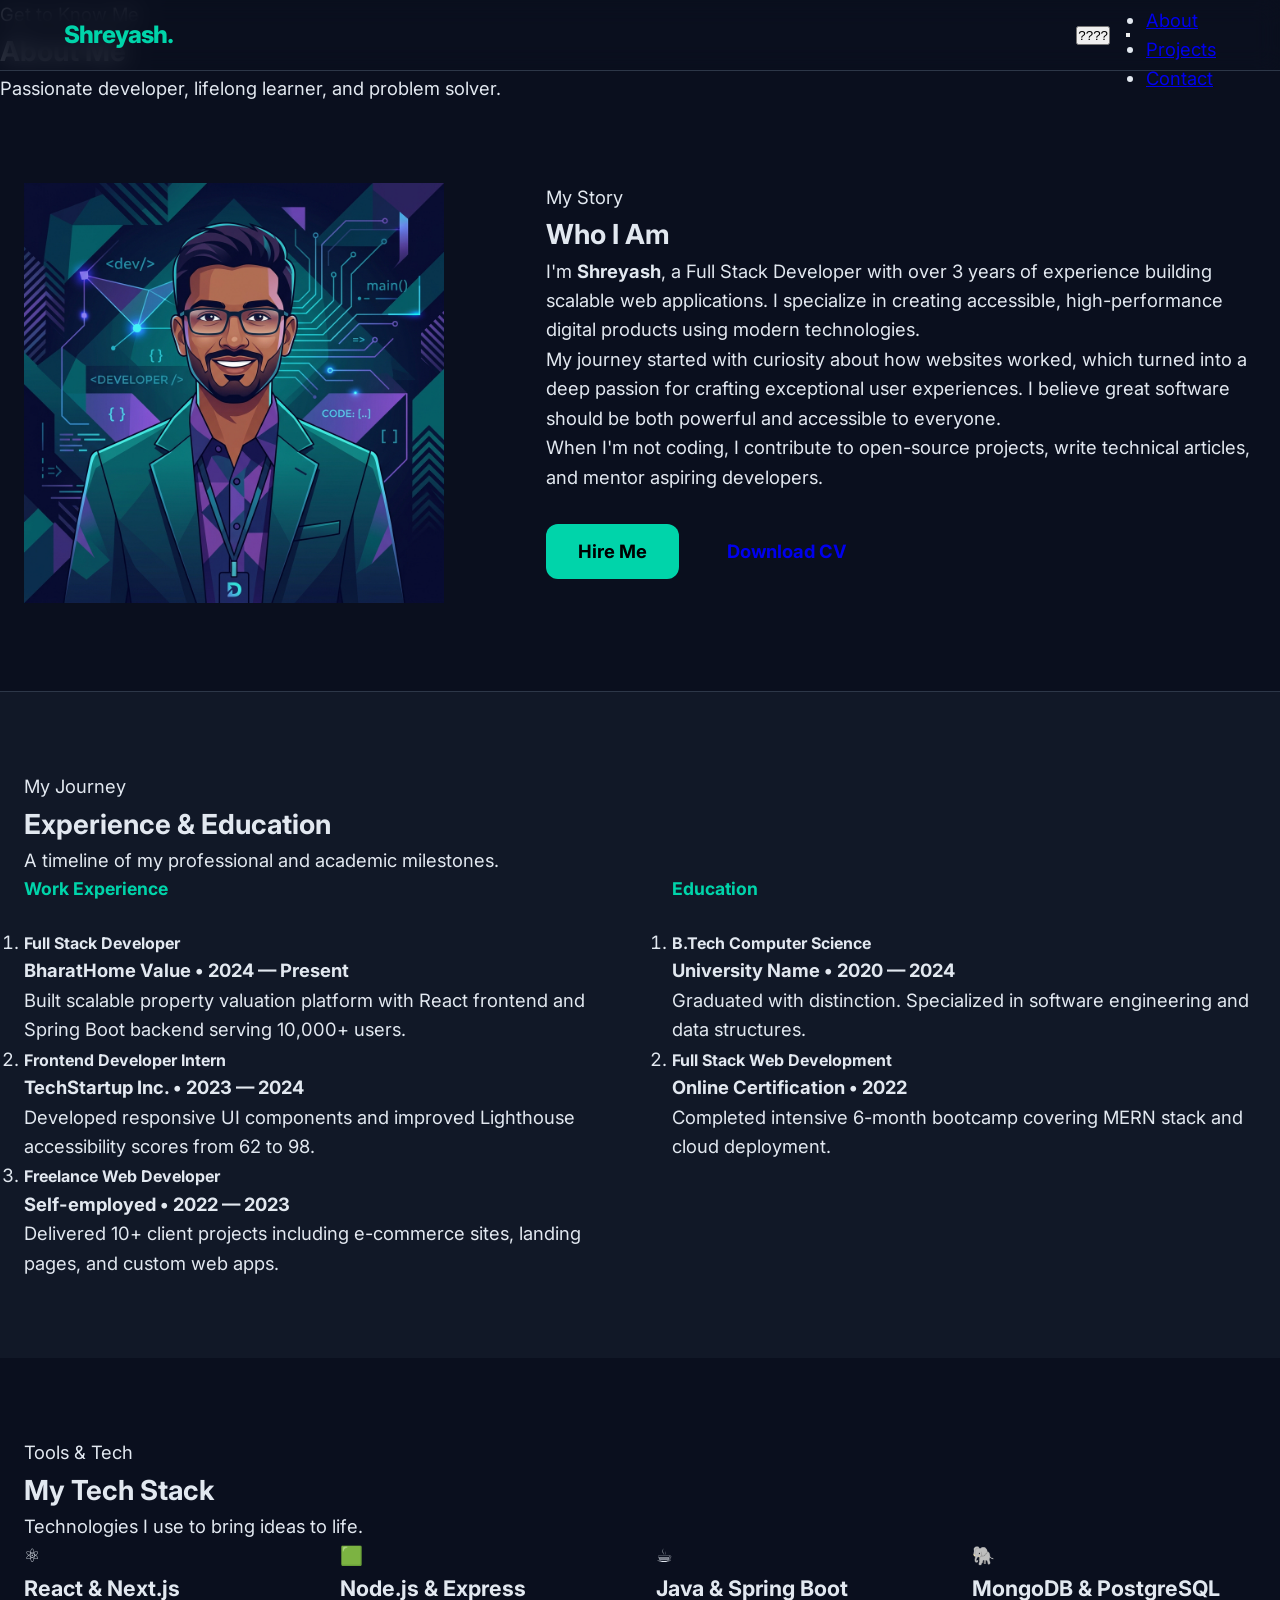
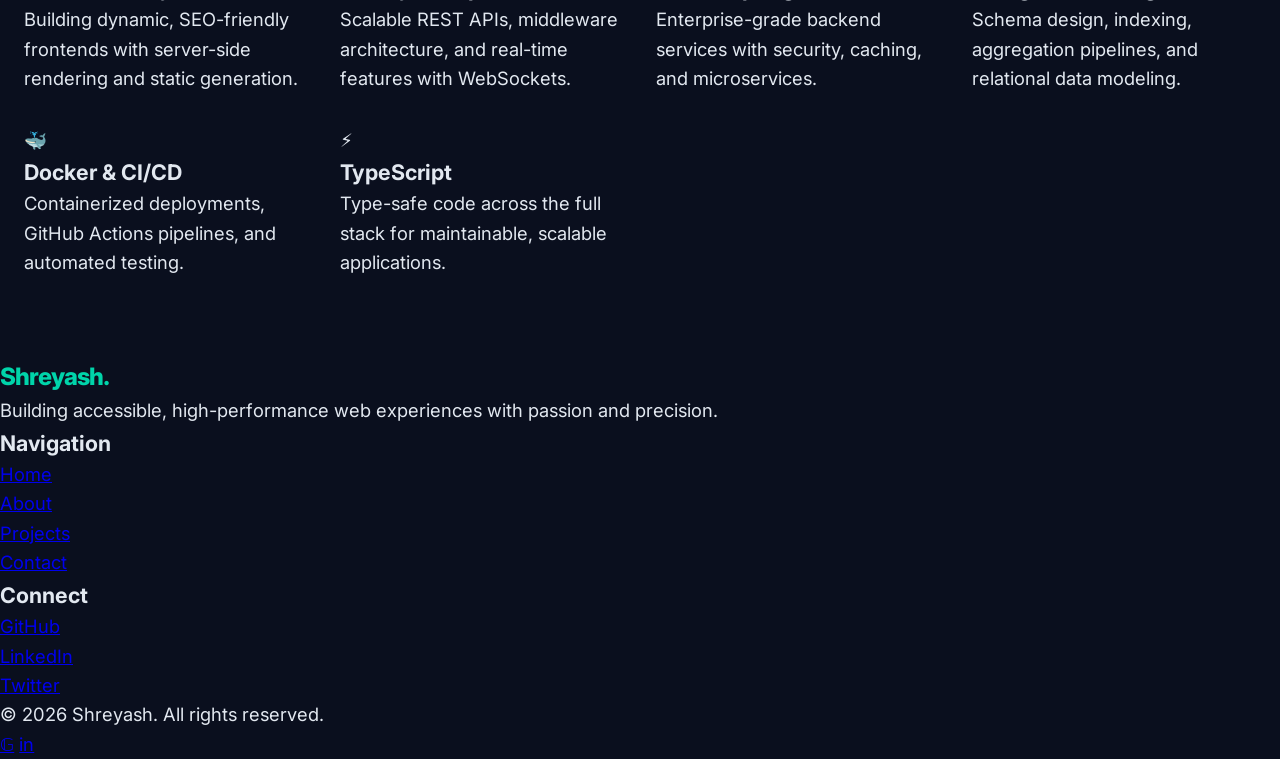
==== about.html @ 3b59dab8 "Portfolio files at root" ====
<!DOCTYPE html>
<html lang="en">
<head>
<meta charset="UTF-8">
<meta name="viewport" content="width=device-width, initial-scale=1.0">
<meta name="description" content="About Shreyash - Full Stack Developer. Learn about my background, skills, education and professional journey.">
<meta name="keywords" content="about, full stack developer, software engineer, skills, experience, education">
<meta name="author" content="Shreyash">
<title>About | Shreyash - Full Stack Developer</title>
<link rel="preconnect" href="https://fonts.googleapis.com">
<link rel="preconnect" href="https://fonts.gstatic.com" crossorigin>
<link href="https://fonts.googleapis.com/css2?family=Inter:wght@400;500;600;700;800;900&display=swap" rel="stylesheet">
<link rel="stylesheet" href="styles.css"><link rel="manifest" href="manifest.json">
</head>
<body>
<a class="skip-link" href="#main-content">Skip to main content</a>

<header role="banner">
  <div class="nav-container">
    <div class="nav-logo"><a href="index.html" aria-label="Shreyash - Home"><span>S</span>hreyash<span>.</span></a></div><div class="nav-actions"><button id="theme-toggle" class="theme-btn" aria-label="Toggle Dark/Light Mode"><span class="sun-icon" aria-hidden="true">??</span><span class="moon-icon" aria-hidden="true">??</span></button><button class="nav-toggle" aria-expanded="false" aria-controls="primary-nav" aria-label="Toggle navigation menu">
      <span class="hamburger" aria-hidden="true"></span>
    </button>
    <nav aria-label="Primary navigation">
      <ul id="primary-nav" role="list">
        <li><a href="index.html">Home</a></li>
        <li><a href="about.html" aria-current="page">About</a></li>
        <li><a href="projects.html">Projects</a></li>
        <li><a href="contact.html">Contact</a></li>
      </ul>
    </nav>
  </div>
</header>

<main id="main-content">
  <section class="page-hero" aria-labelledby="about-page-heading">
    <div class="page-hero-inner">
      <span class="section-label" aria-hidden="true">Get to Know Me</span>
      <h1 id="about-page-heading">About Me</h1>
      <p>Passionate developer, lifelong learner, and problem solver.</p>
    </div>
  </section>

  <section aria-labelledby="about-heading" style="padding:5rem 1.5rem">
    <div class="section-inner">
      <div class="about-grid">
        <div class="about-img-col">
          <img src="assets/images/avatar.png" alt="Portrait illustration of Shreyash, Full Stack Developer sitting at a desk" width="420" height="420" loading="lazy">
        </div>
        <div class="about-content">
          <span class="section-label" aria-hidden="true">My Story</span>
          <h2 id="about-heading">Who I Am</h2>
          <p>I'm <strong>Shreyash</strong>, a Full Stack Developer with over 3 years of experience building scalable web applications. I specialize in creating accessible, high-performance digital products using modern technologies.</p>
          <p>My journey started with curiosity about how websites worked, which turned into a deep passion for crafting exceptional user experiences. I believe great software should be both powerful and accessible to everyone.</p>
          <p>When I'm not coding, I contribute to open-source projects, write technical articles, and mentor aspiring developers.</p>
          <div style="margin-top:2rem;display:flex;gap:1rem;flex-wrap:wrap">
            <a href="contact.html" class="btn btn-primary">Hire Me</a>
            <a href="#" class="btn btn-outline" aria-label="Download my resume PDF">Download CV</a>
          </div>
        </div>
      </div>
    </div>
  </section>

  <section aria-labelledby="experience-heading" style="background:var(--bg2);padding:5rem 1.5rem;border-top:1px solid var(--border)">
    <div class="section-inner">
      <span class="section-label" aria-hidden="true">My Journey</span>
      <h2 id="experience-heading" class="section-title">Experience & Education</h2>
      <p class="section-subtitle">A timeline of my professional and academic milestones.</p>

      <div style="display:grid;grid-template-columns:1fr 1fr;gap:4rem" class="timeline-grid">
        <div>
          <h3 style="font-size:1.1rem;font-weight:700;margin-bottom:1.5rem;color:var(--accent)">Work Experience</h3>
          <ol class="timeline" aria-label="Work experience timeline">
            <li class="timeline-item">
              <h4 class="timeline-item" style="padding:0;margin:0">
                <span style="font-size:1rem;font-weight:700;display:block">Full Stack Developer</span>
                <span>BharatHome Value &bull; 2024 &mdash; Present</span>
              </h4>
              <p>Built scalable property valuation platform with React frontend and Spring Boot backend serving 10,000+ users.</p>
            </li>
            <li class="timeline-item">
              <h4 class="timeline-item" style="padding:0;margin:0">
                <span style="font-size:1rem;font-weight:700;display:block">Frontend Developer Intern</span>
                <span>TechStartup Inc. &bull; 2023 &mdash; 2024</span>
              </h4>
              <p>Developed responsive UI components and improved Lighthouse accessibility scores from 62 to 98.</p>
            </li>
            <li class="timeline-item">
              <h4 class="timeline-item" style="padding:0;margin:0">
                <span style="font-size:1rem;font-weight:700;display:block">Freelance Web Developer</span>
                <span>Self-employed &bull; 2022 &mdash; 2023</span>
              </h4>
              <p>Delivered 10+ client projects including e-commerce sites, landing pages, and custom web apps.</p>
            </li>
          </ol>
        </div>
        <div>
          <h3 style="font-size:1.1rem;font-weight:700;margin-bottom:1.5rem;color:var(--accent)">Education</h3>
          <ol class="timeline" aria-label="Education timeline">
            <li class="timeline-item">
              <h4 class="timeline-item" style="padding:0;margin:0">
                <span style="font-size:1rem;font-weight:700;display:block">B.Tech Computer Science</span>
                <span>University Name &bull; 2020 &mdash; 2024</span>
              </h4>
              <p>Graduated with distinction. Specialized in software engineering and data structures.</p>
            </li>
            <li class="timeline-item">
              <h4 class="timeline-item" style="padding:0;margin:0">
                <span style="font-size:1rem;font-weight:700;display:block">Full Stack Web Development</span>
                <span>Online Certification &bull; 2022</span>
              </h4>
              <p>Completed intensive 6-month bootcamp covering MERN stack and cloud deployment.</p>
            </li>
          </ol>
        </div>
      </div>
    </div>
  </section>

  <section aria-labelledby="tech-heading" style="padding:5rem 1.5rem">
    <div class="section-inner">
      <span class="section-label" aria-hidden="true">Tools & Tech</span>
      <h2 id="tech-heading" class="section-title">My Tech Stack</h2>
      <p class="section-subtitle">Technologies I use to bring ideas to life.</p>
      <div class="skills-grid" role="list" aria-label="Technology stack">
        <div class="skill-card" role="listitem">
          <div class="skill-icon" aria-hidden="true">&#x269B;&#xFE0F;</div>
          <h3>React &amp; Next.js</h3>
          <p>Building dynamic, SEO-friendly frontends with server-side rendering and static generation.</p>
        </div>
        <div class="skill-card" role="listitem">
          <div class="skill-icon" aria-hidden="true">&#x1F7E9;</div>
          <h3>Node.js &amp; Express</h3>
          <p>Scalable REST APIs, middleware architecture, and real-time features with WebSockets.</p>
        </div>
        <div class="skill-card" role="listitem">
          <div class="skill-icon" aria-hidden="true">&#x2615;</div>
          <h3>Java &amp; Spring Boot</h3>
          <p>Enterprise-grade backend services with security, caching, and microservices.</p>
        </div>
        <div class="skill-card" role="listitem">
          <div class="skill-icon" aria-hidden="true">&#x1F418;</div>
          <h3>MongoDB &amp; PostgreSQL</h3>
          <p>Schema design, indexing, aggregation pipelines, and relational data modeling.</p>
        </div>
        <div class="skill-card" role="listitem">
          <div class="skill-icon" aria-hidden="true">&#x1F433;</div>
          <h3>Docker &amp; CI/CD</h3>
          <p>Containerized deployments, GitHub Actions pipelines, and automated testing.</p>
        </div>
        <div class="skill-card" role="listitem">
          <div class="skill-icon" aria-hidden="true">&#x26A1;</div>
          <h3>TypeScript</h3>
          <p>Type-safe code across the full stack for maintainable, scalable applications.</p>
        </div>
      </div>
    </div>
  </section>
</main>

<footer role="contentinfo">
  <div class="footer-inner">
    <div class="footer-top">
      <div class="footer-brand">
        <div class="nav-logo"><a href="index.html" aria-label="Shreyash - Home"><span>S</span>hreyash<span>.</span></a></div>
        <p>Building accessible, high-performance web experiences with passion and precision.</p>
      </div>
      <nav class="footer-col" aria-label="Footer site links">
        <h3>Navigation</h3>
        <ul>
          <li><a href="index.html">Home</a></li>
          <li><a href="about.html">About</a></li>
          <li><a href="projects.html">Projects</a></li>
          <li><a href="contact.html">Contact</a></li>
        </ul>
      </nav>
      <div class="footer-col">
        <h3>Connect</h3>
        <ul>
          <li><a href="https://github.com" target="_blank" rel="noopener noreferrer" aria-label="GitHub (opens in new tab)">GitHub</a></li>
          <li><a href="https://linkedin.com" target="_blank" rel="noopener noreferrer" aria-label="LinkedIn (opens in new tab)">LinkedIn</a></li>
          <li><a href="https://twitter.com" target="_blank" rel="noopener noreferrer" aria-label="Twitter (opens in new tab)">Twitter</a></li>
        </ul>
      </div>
    </div>
    <div class="footer-bottom">
      <p>&copy; <span id="year"></span> Shreyash. All rights reserved.</p>
      <div class="social-links" aria-label="Social media links">
        <a href="https://github.com" class="social-link" target="_blank" rel="noopener noreferrer" aria-label="GitHub">&#x1D53E;</a>
        <a href="https://linkedin.com" class="social-link" target="_blank" rel="noopener noreferrer" aria-label="LinkedIn">in</a>
      </div>
    </div>
  </div>
</footer>
<script src="main.js"></script>
</body>
</html>
---- styles.css ----
:root {
  --bg: #0a0f1e; --bg2: #111827; --card: #1a2235;
  --accent: #00d4aa; --accent2: #7c3aed;
  --text: #e2e8f0; --muted: #94a3b8;
  --border: #2d3748; --shadow: 0 8px 32px rgba(0,0,0,0.4);
  /* Fluid Typography (Advanced CSS3) */
  --fs-h1: clamp(2.5rem, 8vw, 4.5rem);
  --fs-h2: clamp(1.8rem, 5vw, 2.8rem);
  --fs-body: clamp(1rem, 1vw + 0.8rem, 1.15rem);
}

[data-theme="light"] {
  --bg: #f8fafc; --bg2: #f1f5f9; --card: #ffffff;
  --accent: #0d9488; --accent2: #6d28d9;
  --text: #0f172a; --muted: #475569;
  --border: #e2e8f0; --shadow: 0 8px 32px rgba(0,0,0,0.06);
}

/* ─── BASE STYLES (Mobile First) ─── */
*, *::before, *::after { box-sizing: border-box; margin: 0; padding: 0; }
body {
  font-family: 'Inter', system-ui, sans-serif;
  background-color: var(--bg);
  color: var(--text);
  line-height: 1.6;
  font-size: var(--fs-body);
  transition: background 0.3s, color 0.3s;
}

/* ─── STUNNING GLASS NAVIGATION ─── */
header {
  position: fixed; top: 0; width: 100%; z-index: 1000;
  background: rgba(10, 15, 30, 0.8);
  backdrop-filter: blur(12px); /* Glassmorphism */
  -webkit-backdrop-filter: blur(12px);
  border-bottom: 1px solid var(--border);
}
[data-theme="light"] header { background: rgba(248, 250, 252, 0.8); }

.nav-container {
  max-width: 1200px; margin: 0 auto; padding: 0 1.5rem;
  height: 70px; display: flex; align-items: center; justify-content: space-between;
}

.nav-logo a {
  font-size: 1.5rem; font-weight: 800; color: var(--accent);
  text-decoration: none; letter-spacing: -1px;
}

/* ─── ADVANCED GRID LAYOUTS ─── */
.hero-inner {
  display: grid; grid-template-columns: 1fr; gap: 3rem;
  align-items: center; text-align: center; padding-top: 80px;
}

.skills-grid {
  display: grid;
  grid-template-columns: repeat(auto-fit, minmax(280px, 1fr));
  gap: 2rem;
}

/* About Page - Advanced Grid Areas */
.about-grid {
  display: grid;
  grid-template-areas: "image" "content";
  gap: 3rem;
}
.about-img-col { grid-area: image; }
.about-content { grid-area: content; }

/* ─── COMPONENTS (Flexbox) ─── */
.nav-actions { display: flex; align-items: center; gap: 1rem; }
.hero-cta { display: flex; gap: 1rem; flex-wrap: wrap; justify-content: center; }

.btn {
  display: inline-flex; align-items: center; gap: 0.5rem;
  padding: 0.8rem 2rem; border-radius: 12px; font-weight: 700;
  transition: transform 0.2s, box-shadow 0.2s; cursor: pointer;
  border: none; text-decoration: none;
}
.btn-primary { background: var(--accent); color: #000; }
.btn-primary:hover { transform: translateY(-3px); box-shadow: 0 10px 20px rgba(0, 212, 170, 0.3); }

/* ─── RESPONSIVE QUERIES ─── */
@media (min-width: 768px) {
  .hero-inner { grid-template-columns: 1.2fr 0.8fr; text-align: left; }
  .hero-cta { justify-content: flex-start; }
  .about-grid { grid-template-areas: "image content"; grid-template-columns: 1fr 1.5fr; }
}

/* Accessibility */
.skip-link { position: absolute; top: -50px; left: 0; background: var(--accent); padding: 10px; z-index: 1001; transition: top 0.3s; }
.skip-link:focus { top: 0; }
:focus-visible { outline: 3px solid var(--accent); outline-offset: 4px; }
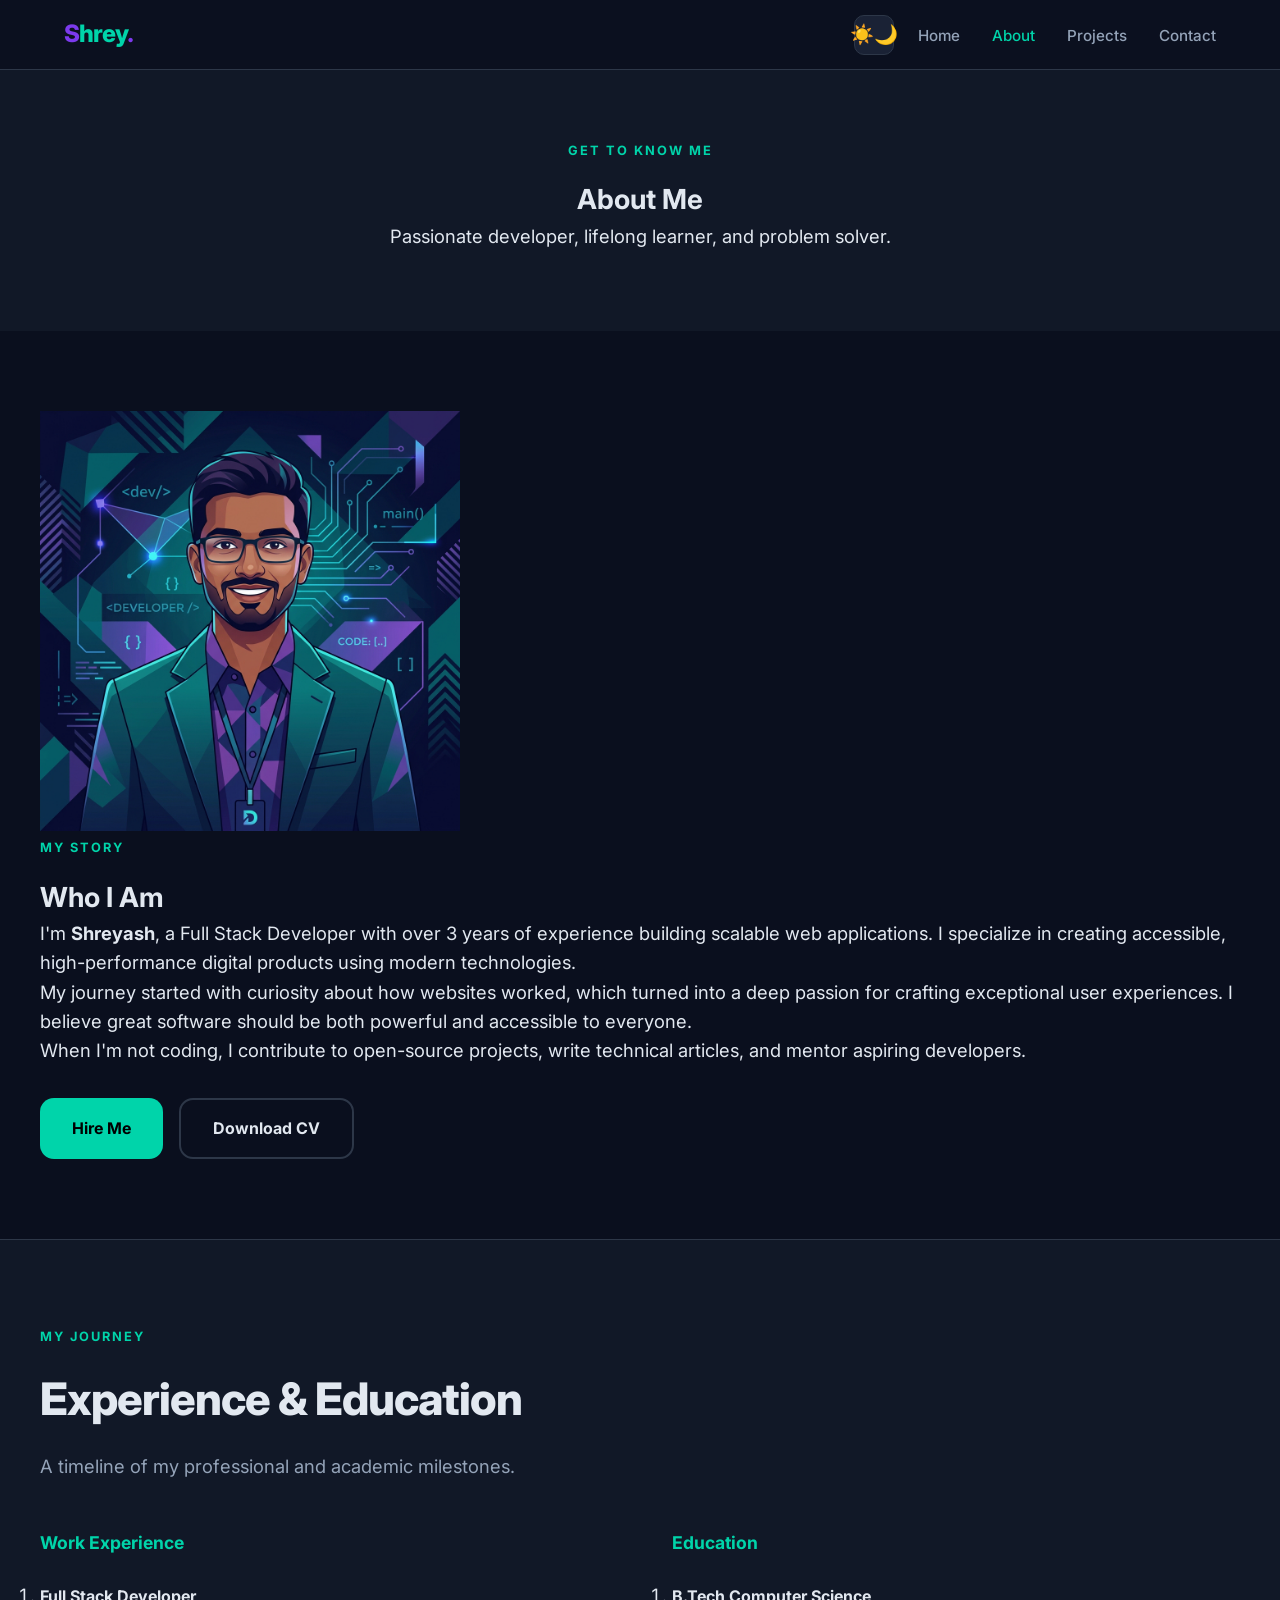
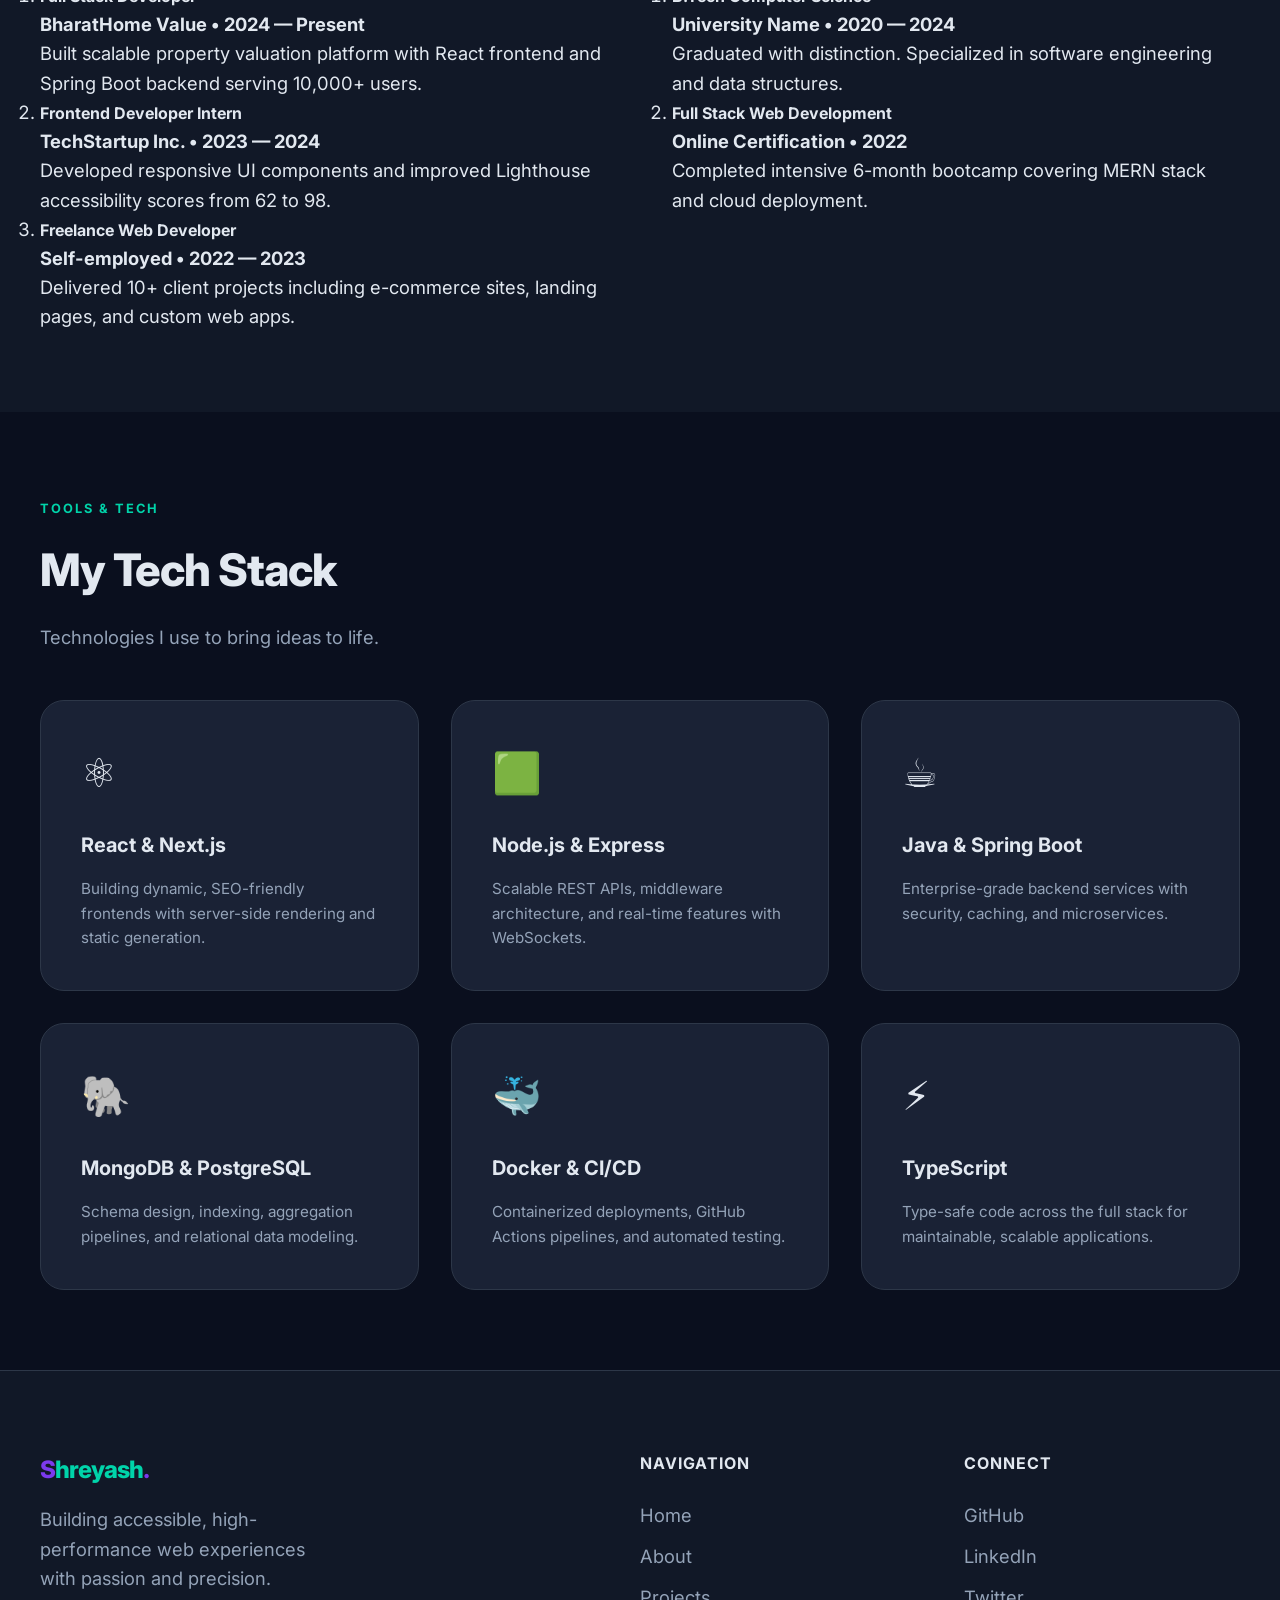
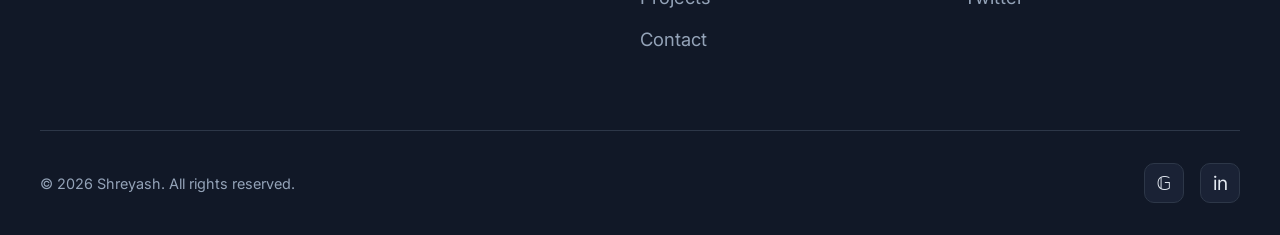
==== commit 2b79f3c5: "Fix CSS errors, repair HTML structure, and complete premium design overhaul" ====
--- a/about.html
+++ b/about.html
@@ -17,17 +17,26 @@
 
 <header role="banner">
   <div class="nav-container">
-    <div class="nav-logo"><a href="index.html" aria-label="Shreyash - Home"><span>S</span>hreyash<span>.</span></a></div><div class="nav-actions"><button id="theme-toggle" class="theme-btn" aria-label="Toggle Dark/Light Mode"><span class="sun-icon" aria-hidden="true">??</span><span class="moon-icon" aria-hidden="true">??</span></button><button class="nav-toggle" aria-expanded="false" aria-controls="primary-nav" aria-label="Toggle navigation menu">
-      <span class="hamburger" aria-hidden="true"></span>
-    </button>
-    <nav aria-label="Primary navigation">
-      <ul id="primary-nav" role="list">
-        <li><a href="index.html">Home</a></li>
-        <li><a href="about.html" aria-current="page">About</a></li>
-        <li><a href="projects.html">Projects</a></li>
-        <li><a href="contact.html">Contact</a></li>
-      </ul>
-    </nav>
+    <div class="nav-logo">
+      <a href="index.html" aria-label="Shreyash - Home"><span>S</span>hrey<span>.</span></a>
+    </div>
+    <div class="nav-actions">
+      <button id="theme-toggle" class="theme-btn" aria-label="Toggle Dark/Light Mode">
+        <span class="sun-icon" aria-hidden="true">☀️</span>
+        <span class="moon-icon" aria-hidden="true">🌙</span>
+      </button>
+      <button class="nav-toggle" aria-expanded="false" aria-controls="primary-nav" aria-label="Toggle navigation menu">
+        <span class="hamburger" aria-hidden="true"></span>
+      </button>
+      <nav aria-label="Primary navigation">
+        <ul id="primary-nav">
+          <li><a href="index.html">Home</a></li>
+          <li><a href="about.html" aria-current="page">About</a></li>
+          <li><a href="projects.html">Projects</a></li>
+          <li><a href="contact.html">Contact</a></li>
+        </ul>
+      </nav>
+    </div>
   </div>
 </header>
 
--- a/styles.css
+++ b/styles.css
@@ -1,95 +1,253 @@
 :root {
-  --bg: #0a0f1e; --bg2: #111827; --card: #1a2235;
-  --accent: #00d4aa; --accent2: #7c3aed;
-  --text: #e2e8f0; --muted: #94a3b8;
-  --border: #2d3748; --shadow: 0 8px 32px rgba(0,0,0,0.4);
-  /* Fluid Typography (Advanced CSS3) */
+  --bg: #0a0f1e;
+  --bg2: #111827;
+  --card: #1a2235;
+  --accent: #00d4aa;
+  --accent2: #7c3aed;
+  --text: #e2e8f0;
+  --muted: #94a3b8;
+  --border: #2d3748;
+  --shadow: 0 8px 32px rgba(0, 0, 0, 0.4);
   --fs-h1: clamp(2.5rem, 8vw, 4.5rem);
   --fs-h2: clamp(1.8rem, 5vw, 2.8rem);
   --fs-body: clamp(1rem, 1vw + 0.8rem, 1.15rem);
+  --nav-h: 70px;
 }
 
 [data-theme="light"] {
-  --bg: #f8fafc; --bg2: #f1f5f9; --card: #ffffff;
-  --accent: #0d9488; --accent2: #6d28d9;
-  --text: #0f172a; --muted: #475569;
-  --border: #e2e8f0; --shadow: 0 8px 32px rgba(0,0,0,0.06);
-}
-
-/* ─── BASE STYLES (Mobile First) ─── */
+  --bg: #f8fafc;
+  --bg2: #f1f5f9;
+  --card: #ffffff;
+  --accent: #0d9488;
+  --accent2: #6d28d9;
+  --text: #0f172a;
+  --muted: #475569;
+  --border: #e2e8f0;
+  --shadow: 0 8px 32px rgba(0, 0, 0, 0.06);
+}
+
+/* ─── BASE STYLES ─── */
 *, *::before, *::after { box-sizing: border-box; margin: 0; padding: 0; }
+
 body {
-  font-family: 'Inter', system-ui, sans-serif;
+  font-family: 'Inter', system-ui, -apple-system, sans-serif;
   background-color: var(--bg);
   color: var(--text);
   line-height: 1.6;
   font-size: var(--fs-body);
   transition: background 0.3s, color 0.3s;
-}
-
-/* ─── STUNNING GLASS NAVIGATION ─── */
+  overflow-x: hidden;
+}
+
+a { color: inherit; text-decoration: none; transition: 0.2s; }
+ul { list-style: none; }
+img { max-width: 100%; height: auto; display: block; }
+
+/* ─── HEADER & NAV ─── */
 header {
   position: fixed; top: 0; width: 100%; z-index: 1000;
   background: rgba(10, 15, 30, 0.8);
-  backdrop-filter: blur(12px); /* Glassmorphism */
+  backdrop-filter: blur(12px);
   -webkit-backdrop-filter: blur(12px);
   border-bottom: 1px solid var(--border);
-}
+  height: var(--nav-h);
+  display: flex;
+  align-items: center;
+}
+
 [data-theme="light"] header { background: rgba(248, 250, 252, 0.8); }
 
 .nav-container {
   max-width: 1200px; margin: 0 auto; padding: 0 1.5rem;
-  height: 70px; display: flex; align-items: center; justify-content: space-between;
+  width: 100%; display: flex; align-items: center; justify-content: space-between;
 }
 
 .nav-logo a {
   font-size: 1.5rem; font-weight: 800; color: var(--accent);
-  text-decoration: none; letter-spacing: -1px;
-}
-
-/* ─── ADVANCED GRID LAYOUTS ─── */
+  letter-spacing: -1px;
+}
+.nav-logo span { color: var(--accent2); }
+
+.nav-actions { display: flex; align-items: center; gap: 1.5rem; }
+
+#primary-nav { display: flex; gap: 2rem; }
+#primary-nav a { font-weight: 500; font-size: 0.95rem; color: var(--muted); }
+#primary-nav a:hover, #primary-nav a[aria-current="page"] { color: var(--accent); }
+
+/* Theme Toggle */
+.theme-btn {
+  background: var(--card); border: 1px solid var(--border);
+  width: 40px; height: 40px; border-radius: 10px;
+  cursor: pointer; display: flex; align-items: center; justify-content: center;
+  color: var(--text); font-size: 1.2rem;
+}
+
+/* Mobile Toggle */
+.nav-toggle {
+  display: none; background: none; border: none; cursor: pointer; padding: 0.5rem;
+}
+
+.hamburger {
+  display: block; width: 24px; height: 2px; background: var(--text);
+  position: relative; transition: 0.3s;
+}
+.hamburger::before, .hamburger::after {
+  content: ''; position: absolute; width: 24px; height: 2px;
+  background: var(--text); left: 0; transition: 0.3s;
+}
+.hamburger::before { top: -8px; }
+.hamburger::after { bottom: -8px; }
+
+/* ─── SECTIONS ─── */
+section, main > section { padding: 5rem 1.5rem; }
+.section-inner { max-width: 1200px; margin: 0 auto; }
+
+.section-label {
+  display: inline-block; color: var(--accent); font-weight: 700;
+  text-transform: uppercase; font-size: 0.8rem; letter-spacing: 2px;
+  margin-bottom: 1rem;
+}
+
+.section-title { font-size: var(--fs-h2); font-weight: 800; margin-bottom: 1rem; letter-spacing: -1px; }
+.section-subtitle { color: var(--muted); max-width: 600px; margin-bottom: 3rem; }
+
+/* ─── HERO ─── */
+.hero { padding-top: calc(var(--nav-h) + 2rem); min-height: 80vh; display: flex; align-items: center; }
 .hero-inner {
-  display: grid; grid-template-columns: 1fr; gap: 3rem;
-  align-items: center; text-align: center; padding-top: 80px;
-}
-
-.skills-grid {
-  display: grid;
-  grid-template-columns: repeat(auto-fit, minmax(280px, 1fr));
-  gap: 2rem;
-}
-
-/* About Page - Advanced Grid Areas */
-.about-grid {
-  display: grid;
-  grid-template-areas: "image" "content";
-  gap: 3rem;
-}
-.about-img-col { grid-area: image; }
-.about-content { grid-area: content; }
-
-/* ─── COMPONENTS (Flexbox) ─── */
-.nav-actions { display: flex; align-items: center; gap: 1rem; }
-.hero-cta { display: flex; gap: 1rem; flex-wrap: wrap; justify-content: center; }
-
+  display: grid; grid-template-columns: 1fr; gap: 3rem; align-items: center;
+}
+
+.hero-badge {
+  display: inline-flex; align-items: center; gap: 0.5rem;
+  background: var(--card); border: 1px solid var(--border);
+  padding: 0.5rem 1rem; border-radius: 100px; font-size: 0.85rem;
+  margin-bottom: 1.5rem;
+}
+
+.hero-text h1 { font-size: var(--fs-h1); font-weight: 900; line-height: 1.1; margin-bottom: 1.5rem; }
+.hero-text .name { background: linear-gradient(to right, var(--accent), var(--accent2)); -webkit-background-clip: text; -webkit-text-fill-color: transparent; }
+.hero-subtitle { font-size: 1.25rem; color: var(--muted); margin-bottom: 2.5rem; max-width: 550px; }
+.hero-cta { display: flex; gap: 1rem; flex-wrap: wrap; }
+
+.hero-img { position: relative; justify-self: center; }
+.hero-img img { border-radius: 30px; box-shadow: var(--shadow); position: relative; z-index: 2; }
+.hero-img::after {
+  content: ''; position: absolute; top: 10%; left: 10%; width: 100%; height: 100%;
+  background: linear-gradient(45deg, var(--accent), var(--accent2));
+  filter: blur(60px); opacity: 0.2; z-index: 1;
+}
+
+/* Page Hero (About/Contact) */
+.page-hero { padding-top: calc(var(--nav-h) + 4rem); background: var(--bg2); text-align: center; }
+.page-hero-inner { max-width: 800px; margin: 0 auto; }
+
+/* ─── STATS ─── */
+.stats { background: var(--bg2); padding: 4rem 1.5rem; border-top: 1px solid var(--border); border-bottom: 1px solid var(--border); }
+.stats-inner {
+  max-width: 1200px; margin: 0 auto;
+  display: grid; grid-template-columns: repeat(2, 1fr); gap: 2rem;
+}
+.stat-item h2 { font-size: 3rem; font-weight: 800; color: var(--accent); line-height: 1; }
+.stat-item p { color: var(--muted); font-weight: 500; }
+
+/* ─── SKILLS & PROJECTS ─── */
+.skills-grid, .projects-grid {
+  display: grid; grid-template-columns: repeat(auto-fit, minmax(300px, 1fr)); gap: 2rem;
+}
+
+.skill-card, .project-card {
+  background: var(--card); padding: 2.5rem; border-radius: 24px;
+  border: 1px solid var(--border); transition: 0.3s;
+}
+.skill-card:hover, .project-card:hover { border-color: var(--accent); transform: translateY(-5px); box-shadow: var(--shadow); }
+
+.skill-icon { font-size: 2.5rem; margin-bottom: 1.5rem; display: block; }
+.skill-card h3 { font-size: 1.25rem; margin-bottom: 1rem; }
+.skill-card p { color: var(--muted); font-size: 0.95rem; }
+
+/* ─── CONTACT ─── */
+.contact-grid { display: grid; grid-template-columns: 1fr; gap: 4rem; }
+.contact-detail { display: flex; gap: 1.5rem; margin-bottom: 2rem; }
+.contact-icon {
+  width: 50px; height: 50px; background: var(--bg2); border: 1px solid var(--border);
+  border-radius: 12px; display: flex; align-items: center; justify-content: center; font-size: 1.5rem;
+}
+.contact-detail-text strong { display: block; font-size: 0.9rem; color: var(--muted); text-transform: uppercase; letter-spacing: 1px; }
+
+.form-card { background: var(--card); padding: 3rem; border-radius: 30px; border: 1px solid var(--border); }
+.form-group { margin-bottom: 1.5rem; }
+.form-group label { display: block; margin-bottom: 0.5rem; font-weight: 600; font-size: 0.9rem; }
+.form-group input, .form-group textarea {
+  width: 100%; padding: 1rem; background: var(--bg2); border: 1px solid var(--border);
+  border-radius: 12px; color: var(--text); font-family: inherit; transition: 0.3s;
+}
+.form-group input:focus, .form-group textarea:focus { border-color: var(--accent); outline: none; background: var(--bg); }
+.form-group textarea { height: 150px; resize: vertical; }
+
+.field-error { color: #ff4b5c; font-size: 0.85rem; margin-top: 0.5rem; display: none; }
+.success-msg { background: rgba(0, 212, 170, 0.1); color: var(--accent); padding: 1.5rem; border-radius: 12px; margin-bottom: 2rem; display: none; }
+
+/* ─── BUTTONS ─── */
 .btn {
-  display: inline-flex; align-items: center; gap: 0.5rem;
-  padding: 0.8rem 2rem; border-radius: 12px; font-weight: 700;
-  transition: transform 0.2s, box-shadow 0.2s; cursor: pointer;
-  border: none; text-decoration: none;
+  display: inline-flex; align-items: center; gap: 0.75rem;
+  padding: 1rem 2rem; border-radius: 14px; font-weight: 700;
+  cursor: pointer; border: none; transition: 0.3s;
+  font-size: 1rem;
 }
 .btn-primary { background: var(--accent); color: #000; }
-.btn-primary:hover { transform: translateY(-3px); box-shadow: 0 10px 20px rgba(0, 212, 170, 0.3); }
-
-/* ─── RESPONSIVE QUERIES ─── */
+.btn-primary:hover { background: #00bf9a; transform: translateY(-3px); box-shadow: 0 10px 20px rgba(0, 212, 170, 0.3); }
+
+.btn-outline { background: transparent; border: 2px solid var(--border); color: var(--text); }
+.btn-outline:hover { border-color: var(--accent); color: var(--accent); }
+
+/* ─── FOOTER ─── */
+footer { background: var(--bg2); padding: 5rem 1.5rem 2rem; border-top: 1px solid var(--border); }
+.footer-inner { max-width: 1200px; margin: 0 auto; }
+.footer-top { display: grid; grid-template-columns: 1fr; gap: 3rem; margin-bottom: 4rem; }
+
+.footer-brand p { color: var(--muted); margin-top: 1rem; max-width: 300px; }
+.footer-col h3 { font-size: 1rem; text-transform: uppercase; letter-spacing: 1px; margin-bottom: 1.5rem; }
+.footer-col ul li { margin-bottom: 0.75rem; }
+.footer-col a { color: var(--muted); }
+.footer-col a:hover { color: var(--accent); }
+
+.footer-bottom {
+  padding-top: 2rem; border-top: 1px solid var(--border);
+  display: flex; flex-direction: column; align-items: center; gap: 1.5rem; text-align: center;
+}
+.footer-bottom p { color: var(--muted); font-size: 0.9rem; }
+.social-links { display: flex; gap: 1rem; }
+.social-link {
+  width: 40px; height: 40px; background: var(--card); border: 1px solid var(--border);
+  border-radius: 10px; display: flex; align-items: center; justify-content: center;
+  font-size: 1.2rem; transition: 0.3s;
+}
+.social-link:hover { border-color: var(--accent); color: var(--accent); transform: translateY(-3px); }
+
+/* ─── RESPONSIVE ─── */
 @media (min-width: 768px) {
   .hero-inner { grid-template-columns: 1.2fr 0.8fr; text-align: left; }
-  .hero-cta { justify-content: flex-start; }
-  .about-grid { grid-template-areas: "image content"; grid-template-columns: 1fr 1.5fr; }
+  .hero-text h1 { margin-inline: 0; }
+  .stats-inner { grid-template-columns: repeat(4, 1fr); }
+  .contact-grid { grid-template-columns: 1fr 1.2fr; }
+  .footer-top { grid-template-columns: 2fr 1fr 1fr; }
+  .footer-bottom { flex-direction: row; justify-content: space-between; text-align: left; }
+}
+
+@media (max-width: 991px) {
+  .nav-toggle { display: block; }
+  #primary-nav {
+    position: fixed; top: var(--nav-h); left: 0; width: 100%; height: 0;
+    background: var(--bg); border-bottom: 1px solid var(--border);
+    flex-direction: column; align-items: center; justify-content: center;
+    overflow: hidden; transition: 0.4s cubic-bezier(0.4, 0, 0.2, 1);
+    z-index: 999;
+  }
+  #primary-nav.open { height: calc(100vh - var(--nav-h)); padding-bottom: var(--nav-h); }
+  #primary-nav a { font-size: 1.5rem; }
 }
 
 /* Accessibility */
-.skip-link { position: absolute; top: -50px; left: 0; background: var(--accent); padding: 10px; z-index: 1001; transition: top 0.3s; }
+.skip-link { position: absolute; top: -100px; left: 0; background: var(--accent); color: #000; padding: 1rem; z-index: 1100; transition: 0.3s; font-weight: bold; }
 .skip-link:focus { top: 0; }
 :focus-visible { outline: 3px solid var(--accent); outline-offset: 4px; }
-
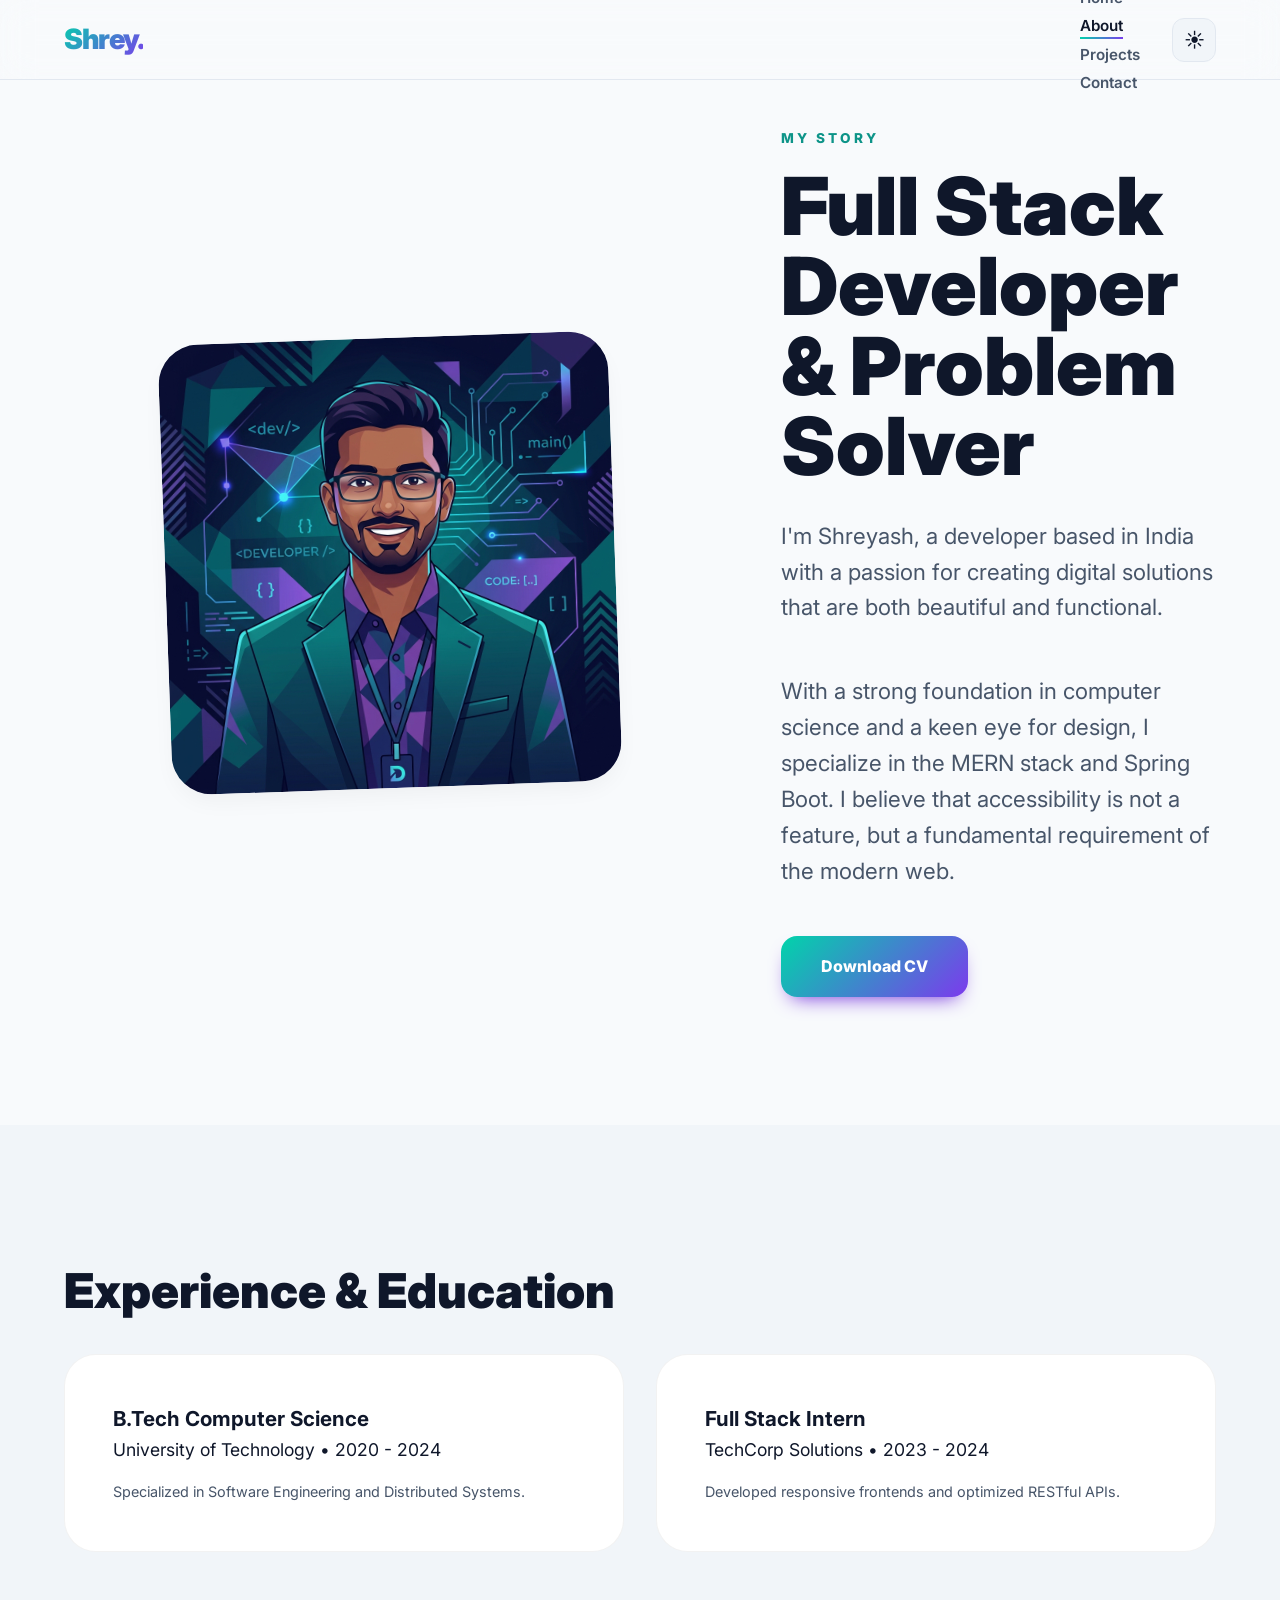
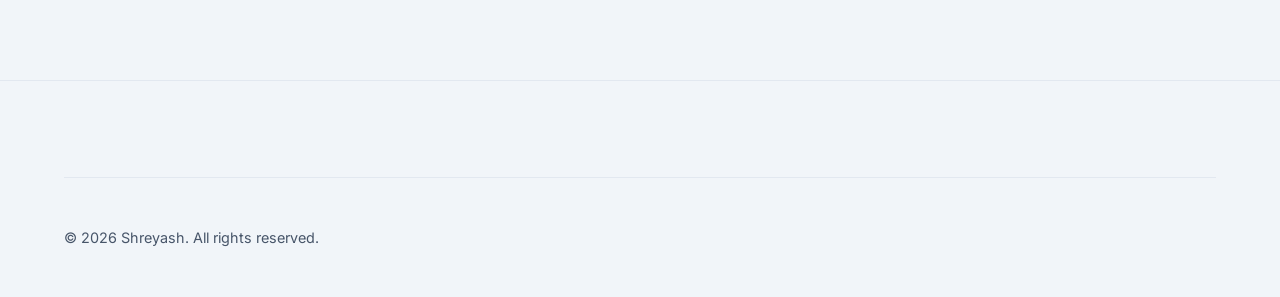
==== commit febd51a7: "Complete rebuild: Semantic HTML5, WCAG Accessibility, and Advanced CSS3 Responsive Design" ====
--- a/about.html
+++ b/about.html
@@ -1,208 +1,91 @@
 <!DOCTYPE html>
 <html lang="en">
 <head>
-<meta charset="UTF-8">
-<meta name="viewport" content="width=device-width, initial-scale=1.0">
-<meta name="description" content="About Shreyash - Full Stack Developer. Learn about my background, skills, education and professional journey.">
-<meta name="keywords" content="about, full stack developer, software engineer, skills, experience, education">
-<meta name="author" content="Shreyash">
-<title>About | Shreyash - Full Stack Developer</title>
-<link rel="preconnect" href="https://fonts.googleapis.com">
-<link rel="preconnect" href="https://fonts.gstatic.com" crossorigin>
-<link href="https://fonts.googleapis.com/css2?family=Inter:wght@400;500;600;700;800;900&display=swap" rel="stylesheet">
-<link rel="stylesheet" href="styles.css"><link rel="manifest" href="manifest.json">
+  <meta charset="UTF-8">
+  <meta name="viewport" content="width=device-width, initial-scale=1.0">
+  <title>About | Shreyash - Full Stack Developer</title>
+  <meta name="description" content="Learn more about Shreyash's journey, skills, and expertise in full-stack development and web accessibility.">
+  <link rel="preconnect" href="https://fonts.googleapis.com">
+  <link rel="preconnect" href="https://fonts.gstatic.com" crossorigin>
+  <link href="https://fonts.googleapis.com/css2?family=Inter:wght@400;600;700;800;900&display=swap" rel="stylesheet">
+  <link rel="stylesheet" href="styles.css">
 </head>
 <body>
-<a class="skip-link" href="#main-content">Skip to main content</a>
+  <a href="#main-content" class="skip-link">Skip to main content</a>
 
-<header role="banner">
-  <div class="nav-container">
-    <div class="nav-logo">
-      <a href="index.html" aria-label="Shreyash - Home"><span>S</span>hrey<span>.</span></a>
+  <header role="banner">
+    <div class="container nav-container">
+      <div class="nav-logo">
+        <a href="index.html" aria-label="Shreyash - Home Page">Shrey<span>.</span></a>
+      </div>
+      <div class="nav-actions">
+        <nav id="primary-navigation" aria-label="Main Navigation">
+          <ul id="primary-nav">
+            <li><a href="index.html">Home</a></li>
+            <li><a href="about.html" aria-current="page">About</a></li>
+            <li><a href="projects.html">Projects</a></li>
+            <li><a href="contact.html">Contact</a></li>
+          </ul>
+        </nav>
+        <button id="theme-toggle" class="theme-btn" aria-label="Toggle dark/light mode">
+          <span class="sun-icon" aria-hidden="true">☀️</span>
+          <span class="moon-icon" aria-hidden="true">🌙</span>
+        </button>
+        <button class="nav-toggle" aria-expanded="false" aria-controls="primary-nav" aria-label="Open mobile navigation menu">
+          <span></span><span></span><span></span>
+        </button>
+      </div>
     </div>
-    <div class="nav-actions">
-      <button id="theme-toggle" class="theme-btn" aria-label="Toggle Dark/Light Mode">
-        <span class="sun-icon" aria-hidden="true">☀️</span>
-        <span class="moon-icon" aria-hidden="true">🌙</span>
-      </button>
-      <button class="nav-toggle" aria-expanded="false" aria-controls="primary-nav" aria-label="Toggle navigation menu">
-        <span class="hamburger" aria-hidden="true"></span>
-      </button>
-      <nav aria-label="Primary navigation">
-        <ul id="primary-nav">
-          <li><a href="index.html">Home</a></li>
-          <li><a href="about.html" aria-current="page">About</a></li>
-          <li><a href="projects.html">Projects</a></li>
-          <li><a href="contact.html">Contact</a></li>
-        </ul>
-      </nav>
-    </div>
-  </div>
-</header>
+  </header>
 
-<main id="main-content">
-  <section class="page-hero" aria-labelledby="about-page-heading">
-    <div class="page-hero-inner">
-      <span class="section-label" aria-hidden="true">Get to Know Me</span>
-      <h1 id="about-page-heading">About Me</h1>
-      <p>Passionate developer, lifelong learner, and problem solver.</p>
-    </div>
-  </section>
-
-  <section aria-labelledby="about-heading" style="padding:5rem 1.5rem">
-    <div class="section-inner">
-      <div class="about-grid">
-        <div class="about-img-col">
-          <img src="assets/images/avatar.png" alt="Portrait illustration of Shreyash, Full Stack Developer sitting at a desk" width="420" height="420" loading="lazy">
-        </div>
-        <div class="about-content">
-          <span class="section-label" aria-hidden="true">My Story</span>
-          <h2 id="about-heading">Who I Am</h2>
-          <p>I'm <strong>Shreyash</strong>, a Full Stack Developer with over 3 years of experience building scalable web applications. I specialize in creating accessible, high-performance digital products using modern technologies.</p>
-          <p>My journey started with curiosity about how websites worked, which turned into a deep passion for crafting exceptional user experiences. I believe great software should be both powerful and accessible to everyone.</p>
-          <p>When I'm not coding, I contribute to open-source projects, write technical articles, and mentor aspiring developers.</p>
-          <div style="margin-top:2rem;display:flex;gap:1rem;flex-wrap:wrap">
-            <a href="contact.html" class="btn btn-primary">Hire Me</a>
-            <a href="#" class="btn btn-outline" aria-label="Download my resume PDF">Download CV</a>
+  <main id="main-content">
+    <section class="section" aria-labelledby="about-title">
+      <div class="container">
+        <div class="hero-grid">
+          <div class="hero-img">
+            <img src="assets/images/avatar.png" alt="Shreyash working at his desk" width="450" height="450" loading="lazy">
+          </div>
+          <div class="hero-text">
+            <span class="label" aria-hidden="true">My Story</span>
+            <h1 id="about-title" class="title">Full Stack Developer & Problem Solver</h1>
+            <p>I'm Shreyash, a developer based in India with a passion for creating digital solutions that are both beautiful and functional.</p>
+            <p style="margin-top: 1rem;">With a strong foundation in computer science and a keen eye for design, I specialize in the MERN stack and Spring Boot. I believe that accessibility is not a feature, but a fundamental requirement of the modern web.</p>
+            
+            <div class="hero-cta" style="margin-top: 2rem;">
+              <a href="assets/resume.pdf" class="btn btn-primary" aria-label="Download my resume PDF">Download CV</a>
+            </div>
           </div>
         </div>
       </div>
-    </div>
-  </section>
+    </section>
 
-  <section aria-labelledby="experience-heading" style="background:var(--bg2);padding:5rem 1.5rem;border-top:1px solid var(--border)">
-    <div class="section-inner">
-      <span class="section-label" aria-hidden="true">My Journey</span>
-      <h2 id="experience-heading" class="section-title">Experience & Education</h2>
-      <p class="section-subtitle">A timeline of my professional and academic milestones.</p>
-
-      <div style="display:grid;grid-template-columns:1fr 1fr;gap:4rem" class="timeline-grid">
-        <div>
-          <h3 style="font-size:1.1rem;font-weight:700;margin-bottom:1.5rem;color:var(--accent)">Work Experience</h3>
-          <ol class="timeline" aria-label="Work experience timeline">
-            <li class="timeline-item">
-              <h4 class="timeline-item" style="padding:0;margin:0">
-                <span style="font-size:1rem;font-weight:700;display:block">Full Stack Developer</span>
-                <span>BharatHome Value &bull; 2024 &mdash; Present</span>
-              </h4>
-              <p>Built scalable property valuation platform with React frontend and Spring Boot backend serving 10,000+ users.</p>
-            </li>
-            <li class="timeline-item">
-              <h4 class="timeline-item" style="padding:0;margin:0">
-                <span style="font-size:1rem;font-weight:700;display:block">Frontend Developer Intern</span>
-                <span>TechStartup Inc. &bull; 2023 &mdash; 2024</span>
-              </h4>
-              <p>Developed responsive UI components and improved Lighthouse accessibility scores from 62 to 98.</p>
-            </li>
-            <li class="timeline-item">
-              <h4 class="timeline-item" style="padding:0;margin:0">
-                <span style="font-size:1rem;font-weight:700;display:block">Freelance Web Developer</span>
-                <span>Self-employed &bull; 2022 &mdash; 2023</span>
-              </h4>
-              <p>Delivered 10+ client projects including e-commerce sites, landing pages, and custom web apps.</p>
-            </li>
-          </ol>
-        </div>
-        <div>
-          <h3 style="font-size:1.1rem;font-weight:700;margin-bottom:1.5rem;color:var(--accent)">Education</h3>
-          <ol class="timeline" aria-label="Education timeline">
-            <li class="timeline-item">
-              <h4 class="timeline-item" style="padding:0;margin:0">
-                <span style="font-size:1rem;font-weight:700;display:block">B.Tech Computer Science</span>
-                <span>University Name &bull; 2020 &mdash; 2024</span>
-              </h4>
-              <p>Graduated with distinction. Specialized in software engineering and data structures.</p>
-            </li>
-            <li class="timeline-item">
-              <h4 class="timeline-item" style="padding:0;margin:0">
-                <span style="font-size:1rem;font-weight:700;display:block">Full Stack Web Development</span>
-                <span>Online Certification &bull; 2022</span>
-              </h4>
-              <p>Completed intensive 6-month bootcamp covering MERN stack and cloud deployment.</p>
-            </li>
-          </ol>
+    <section class="section" style="background: var(--bg-secondary);" aria-labelledby="experience-title">
+      <div class="container">
+        <h2 id="experience-title" class="title">Experience & Education</h2>
+        <div class="skills-grid">
+          <article class="card">
+            <h3>B.Tech Computer Science</h3>
+            <p>University of Technology • 2020 - 2024</p>
+            <p style="font-size: 0.9rem; margin-top: 1rem; color: var(--text-secondary);">Specialized in Software Engineering and Distributed Systems.</p>
+          </article>
+          <article class="card">
+            <h3>Full Stack Intern</h3>
+            <p>TechCorp Solutions • 2023 - 2024</p>
+            <p style="font-size: 0.9rem; margin-top: 1rem; color: var(--text-secondary);">Developed responsive frontends and optimized RESTful APIs.</p>
+          </article>
         </div>
       </div>
-    </div>
-  </section>
+    </section>
+  </main>
 
-  <section aria-labelledby="tech-heading" style="padding:5rem 1.5rem">
-    <div class="section-inner">
-      <span class="section-label" aria-hidden="true">Tools & Tech</span>
-      <h2 id="tech-heading" class="section-title">My Tech Stack</h2>
-      <p class="section-subtitle">Technologies I use to bring ideas to life.</p>
-      <div class="skills-grid" role="list" aria-label="Technology stack">
-        <div class="skill-card" role="listitem">
-          <div class="skill-icon" aria-hidden="true">&#x269B;&#xFE0F;</div>
-          <h3>React &amp; Next.js</h3>
-          <p>Building dynamic, SEO-friendly frontends with server-side rendering and static generation.</p>
-        </div>
-        <div class="skill-card" role="listitem">
-          <div class="skill-icon" aria-hidden="true">&#x1F7E9;</div>
-          <h3>Node.js &amp; Express</h3>
-          <p>Scalable REST APIs, middleware architecture, and real-time features with WebSockets.</p>
-        </div>
-        <div class="skill-card" role="listitem">
-          <div class="skill-icon" aria-hidden="true">&#x2615;</div>
-          <h3>Java &amp; Spring Boot</h3>
-          <p>Enterprise-grade backend services with security, caching, and microservices.</p>
-        </div>
-        <div class="skill-card" role="listitem">
-          <div class="skill-icon" aria-hidden="true">&#x1F418;</div>
-          <h3>MongoDB &amp; PostgreSQL</h3>
-          <p>Schema design, indexing, aggregation pipelines, and relational data modeling.</p>
-        </div>
-        <div class="skill-card" role="listitem">
-          <div class="skill-icon" aria-hidden="true">&#x1F433;</div>
-          <h3>Docker &amp; CI/CD</h3>
-          <p>Containerized deployments, GitHub Actions pipelines, and automated testing.</p>
-        </div>
-        <div class="skill-card" role="listitem">
-          <div class="skill-icon" aria-hidden="true">&#x26A1;</div>
-          <h3>TypeScript</h3>
-          <p>Type-safe code across the full stack for maintainable, scalable applications.</p>
-        </div>
+  <footer role="contentinfo">
+    <div class="container">
+      <div class="footer-bottom">
+        <p>&copy; <span id="year"></span> Shreyash. All rights reserved.</p>
       </div>
     </div>
-  </section>
-</main>
+  </footer>
 
-<footer role="contentinfo">
-  <div class="footer-inner">
-    <div class="footer-top">
-      <div class="footer-brand">
-        <div class="nav-logo"><a href="index.html" aria-label="Shreyash - Home"><span>S</span>hreyash<span>.</span></a></div>
-        <p>Building accessible, high-performance web experiences with passion and precision.</p>
-      </div>
-      <nav class="footer-col" aria-label="Footer site links">
-        <h3>Navigation</h3>
-        <ul>
-          <li><a href="index.html">Home</a></li>
-          <li><a href="about.html">About</a></li>
-          <li><a href="projects.html">Projects</a></li>
-          <li><a href="contact.html">Contact</a></li>
-        </ul>
-      </nav>
-      <div class="footer-col">
-        <h3>Connect</h3>
-        <ul>
-          <li><a href="https://github.com" target="_blank" rel="noopener noreferrer" aria-label="GitHub (opens in new tab)">GitHub</a></li>
-          <li><a href="https://linkedin.com" target="_blank" rel="noopener noreferrer" aria-label="LinkedIn (opens in new tab)">LinkedIn</a></li>
-          <li><a href="https://twitter.com" target="_blank" rel="noopener noreferrer" aria-label="Twitter (opens in new tab)">Twitter</a></li>
-        </ul>
-      </div>
-    </div>
-    <div class="footer-bottom">
-      <p>&copy; <span id="year"></span> Shreyash. All rights reserved.</p>
-      <div class="social-links" aria-label="Social media links">
-        <a href="https://github.com" class="social-link" target="_blank" rel="noopener noreferrer" aria-label="GitHub">&#x1D53E;</a>
-        <a href="https://linkedin.com" class="social-link" target="_blank" rel="noopener noreferrer" aria-label="LinkedIn">in</a>
-      </div>
-    </div>
-  </div>
-</footer>
-<script src="main.js"></script>
+  <script src="main.js"></script>
 </body>
 </html>
-
-
--- a/styles.css
+++ b/styles.css
@@ -1,253 +1,389 @@
+/* 
+  PORTFOLIO DESIGN SYSTEM 
+  Built with Modern CSS3: Grid, Flexbox, and Custom Properties
+*/
+
 :root {
-  --bg: #0a0f1e;
-  --bg2: #111827;
-  --card: #1a2235;
-  --accent: #00d4aa;
-  --accent2: #7c3aed;
-  --text: #e2e8f0;
-  --muted: #94a3b8;
-  --border: #2d3748;
-  --shadow: 0 8px 32px rgba(0, 0, 0, 0.4);
-  --fs-h1: clamp(2.5rem, 8vw, 4.5rem);
-  --fs-h2: clamp(1.8rem, 5vw, 2.8rem);
-  --fs-body: clamp(1rem, 1vw + 0.8rem, 1.15rem);
-  --nav-h: 70px;
-}
-
+  /* Core Palette (Dark Mode Default) */
+  --bg-primary: #0a0f1e;
+  --bg-secondary: #111827;
+  --bg-card: rgba(26, 34, 53, 0.7);
+  --text-primary: #f8fafc;
+  --text-secondary: #94a3b8;
+  --accent-primary: #00d4aa; /* Emerald */
+  --accent-secondary: #7c3aed; /* Violet */
+  --accent-gradient: linear-gradient(135deg, var(--accent-primary), var(--accent-secondary));
+  --border-color: rgba(255, 255, 255, 0.1);
+  --shadow-sm: 0 4px 6px -1px rgba(0, 0, 0, 0.1);
+  --shadow-lg: 0 10px 25px -5px rgba(0, 0, 0, 0.3);
+  --glass-bg: rgba(255, 255, 255, 0.03);
+  --glass-border: rgba(255, 255, 255, 0.05);
+
+  /* Typography */
+  --font-main: 'Inter', system-ui, -apple-system, sans-serif;
+  --fs-h1: clamp(2.5rem, 8vw, 5rem);
+  --fs-h2: clamp(2rem, 5vw, 3rem);
+  --fs-body: 1.1rem;
+
+  /* Spacing */
+  --nav-height: 80px;
+  --section-padding: clamp(4rem, 10vw, 8rem);
+  --container-max: 1200px;
+}
+
+/* Light Mode Overrides */
 [data-theme="light"] {
-  --bg: #f8fafc;
-  --bg2: #f1f5f9;
-  --card: #ffffff;
-  --accent: #0d9488;
-  --accent2: #6d28d9;
-  --text: #0f172a;
-  --muted: #475569;
-  --border: #e2e8f0;
-  --shadow: 0 8px 32px rgba(0, 0, 0, 0.06);
-}
-
-/* ─── BASE STYLES ─── */
+  --bg-primary: #f8fafc;
+  --bg-secondary: #f1f5f9;
+  --bg-card: #ffffff;
+  --text-primary: #0f172a;
+  --text-secondary: #475569;
+  --accent-primary: #0d9488;
+  --accent-secondary: #6d28d9;
+  --border-color: #e2e8f0;
+  --shadow-lg: 0 10px 25px -5px rgba(0, 0, 0, 0.05);
+  --glass-bg: rgba(0, 0, 0, 0.01);
+  --glass-border: rgba(0, 0, 0, 0.05);
+}
+
+/* ─── RESET & BASE ─── */
 *, *::before, *::after { box-sizing: border-box; margin: 0; padding: 0; }
 
+html { scroll-behavior: smooth; }
+
 body {
-  font-family: 'Inter', system-ui, -apple-system, sans-serif;
-  background-color: var(--bg);
-  color: var(--text);
+  font-family: var(--font-main);
+  background-color: var(--bg-primary);
+  color: var(--text-primary);
   line-height: 1.6;
   font-size: var(--fs-body);
-  transition: background 0.3s, color 0.3s;
+  transition: background 0.4s ease, color 0.4s ease;
   overflow-x: hidden;
 }
 
-a { color: inherit; text-decoration: none; transition: 0.2s; }
+.container {
+  max-width: var(--container-max);
+  margin: 0 auto;
+  padding: 0 1.5rem;
+  width: 100%;
+}
+
+a { color: inherit; text-decoration: none; transition: 0.3s; }
 ul { list-style: none; }
 img { max-width: 100%; height: auto; display: block; }
-
-/* ─── HEADER & NAV ─── */
+button { font: inherit; cursor: pointer; }
+
+/* Accessibility: Skip Link */
+.skip-link {
+  position: absolute;
+  top: -100px;
+  left: 0;
+  background: var(--accent-primary);
+  color: #000;
+  padding: 1rem;
+  z-index: 10000;
+  transition: 0.3s;
+  font-weight: 700;
+}
+.skip-link:focus { top: 0; }
+
+/* ─── HEADER & NAVIGATION (Flexbox) ─── */
 header {
-  position: fixed; top: 0; width: 100%; z-index: 1000;
-  background: rgba(10, 15, 30, 0.8);
-  backdrop-filter: blur(12px);
-  -webkit-backdrop-filter: blur(12px);
-  border-bottom: 1px solid var(--border);
-  height: var(--nav-h);
+  position: fixed;
+  top: 0;
+  width: 100%;
+  height: var(--nav-height);
+  z-index: 1000;
+  background: rgba(var(--bg-primary), 0.8);
+  backdrop-filter: blur(16px);
+  -webkit-backdrop-filter: blur(16px);
+  border-bottom: 1px solid var(--border-color);
   display: flex;
   align-items: center;
 }
 
-[data-theme="light"] header { background: rgba(248, 250, 252, 0.8); }
-
 .nav-container {
-  max-width: 1200px; margin: 0 auto; padding: 0 1.5rem;
-  width: 100%; display: flex; align-items: center; justify-content: space-between;
-}
-
-.nav-logo a {
-  font-size: 1.5rem; font-weight: 800; color: var(--accent);
-  letter-spacing: -1px;
-}
-.nav-logo span { color: var(--accent2); }
-
-.nav-actions { display: flex; align-items: center; gap: 1.5rem; }
-
-#primary-nav { display: flex; gap: 2rem; }
-#primary-nav a { font-weight: 500; font-size: 0.95rem; color: var(--muted); }
-#primary-nav a:hover, #primary-nav a[aria-current="page"] { color: var(--accent); }
-
-/* Theme Toggle */
+  display: flex;
+  justify-content: space-between;
+  align-items: center;
+}
+
+.nav-logo {
+  font-size: 1.75rem;
+  font-weight: 900;
+  letter-spacing: -1.5px;
+  background: var(--accent-gradient);
+  -webkit-background-clip: text;
+  -webkit-text-fill-color: transparent;
+}
+
+.nav-actions { display: flex; align-items: center; gap: 2rem; }
+
+#primary-nav ul { display: flex; gap: 2.5rem; }
+#primary-nav a {
+  font-weight: 600;
+  font-size: 0.95rem;
+  color: var(--text-secondary);
+  position: relative;
+}
+#primary-nav a:hover, #primary-nav a[aria-current="page"] { color: var(--text-primary); }
+#primary-nav a[aria-current="page"]::after {
+  content: '';
+  position: absolute;
+  bottom: -4px;
+  left: 0;
+  width: 100%;
+  height: 2px;
+  background: var(--accent-gradient);
+}
+
+/* Theme Toggle Component */
 .theme-btn {
-  background: var(--card); border: 1px solid var(--border);
-  width: 40px; height: 40px; border-radius: 10px;
-  cursor: pointer; display: flex; align-items: center; justify-content: center;
-  color: var(--text); font-size: 1.2rem;
-}
-
-/* Mobile Toggle */
-.nav-toggle {
-  display: none; background: none; border: none; cursor: pointer; padding: 0.5rem;
-}
-
-.hamburger {
-  display: block; width: 24px; height: 2px; background: var(--text);
-  position: relative; transition: 0.3s;
-}
-.hamburger::before, .hamburger::after {
-  content: ''; position: absolute; width: 24px; height: 2px;
-  background: var(--text); left: 0; transition: 0.3s;
-}
-.hamburger::before { top: -8px; }
-.hamburger::after { bottom: -8px; }
+  background: var(--bg-secondary);
+  border: 1px solid var(--border-color);
+  width: 44px;
+  height: 44px;
+  border-radius: 12px;
+  display: flex;
+  align-items: center;
+  justify-content: center;
+  font-size: 1.25rem;
+  color: var(--text-primary);
+  transition: 0.3s cubic-bezier(0.4, 0, 0.2, 1);
+}
+.theme-btn:hover { transform: scale(1.05); border-color: var(--accent-primary); }
+
+.sun-icon { display: none; }
+[data-theme="light"] .moon-icon { display: none; }
+[data-theme="light"] .sun-icon { display: block; }
+
+/* ─── HERO SECTION (Grid) ─── */
+.hero {
+  padding-top: calc(var(--nav-height) + 4rem);
+  min-height: 90vh;
+  display: grid;
+  place-items: center;
+}
+
+.hero-grid {
+  display: grid;
+  grid-template-columns: 1fr;
+  gap: 4rem;
+  align-items: center;
+}
+
+.hero-text h1 {
+  font-size: var(--fs-h1);
+  line-height: 1;
+  margin-bottom: 2rem;
+  font-weight: 900;
+}
+
+.hero-text p {
+  font-size: 1.4rem;
+  color: var(--text-secondary);
+  max-width: 600px;
+  margin-bottom: 3rem;
+}
+
+.hero-cta { display: flex; gap: 1.5rem; flex-wrap: wrap; }
+
+.hero-img {
+  position: relative;
+  justify-self: center;
+}
+.hero-img img {
+  border-radius: 40px;
+  box-shadow: var(--shadow-lg);
+  transform: rotate(-2deg);
+  transition: 0.5s;
+}
+.hero-img:hover img { transform: rotate(0deg) scale(1.02); }
+
+/* Decorative Elements */
+.blob {
+  position: absolute;
+  z-index: -1;
+  width: 300px;
+  height: 300px;
+  background: var(--accent-gradient);
+  filter: blur(80px);
+  opacity: 0.2;
+  border-radius: 50%;
+  top: 50%;
+  left: 50%;
+  transform: translate(-50%, -50%);
+}
+
+/* ─── COMPONENTS ─── */
+.btn {
+  padding: 1.1rem 2.5rem;
+  border-radius: 16px;
+  font-weight: 800;
+  display: inline-flex;
+  align-items: center;
+  gap: 0.75rem;
+  transition: all 0.3s cubic-bezier(0.4, 0, 0.2, 1);
+  font-size: 1rem;
+}
+
+.btn-primary {
+  background: var(--accent-gradient);
+  color: #fff;
+  box-shadow: 0 10px 20px -10px var(--accent-secondary);
+}
+.btn-primary:hover {
+  transform: translateY(-5px);
+  box-shadow: 0 15px 30px -10px var(--accent-secondary);
+}
+
+.btn-outline {
+  border: 2px solid var(--border-color);
+  color: var(--text-primary);
+}
+.btn-outline:hover {
+  border-color: var(--accent-primary);
+  color: var(--accent-primary);
+  background: var(--glass-bg);
+}
+
+/* Glass Cards */
+.card {
+  background: var(--bg-card);
+  border: 1px solid var(--glass-border);
+  backdrop-filter: blur(10px);
+  padding: 3rem;
+  border-radius: 32px;
+  transition: 0.4s;
+}
+.card:hover { transform: translateY(-8px); border-color: var(--accent-primary); }
 
 /* ─── SECTIONS ─── */
-section, main > section { padding: 5rem 1.5rem; }
-.section-inner { max-width: 1200px; margin: 0 auto; }
-
-.section-label {
-  display: inline-block; color: var(--accent); font-weight: 700;
-  text-transform: uppercase; font-size: 0.8rem; letter-spacing: 2px;
+.section { padding: var(--section-padding) 0; }
+
+.section-header { margin-bottom: 4rem; }
+.label {
+  text-transform: uppercase;
+  color: var(--accent-primary);
+  font-weight: 800;
+  font-size: 0.85rem;
+  letter-spacing: 3px;
   margin-bottom: 1rem;
-}
-
-.section-title { font-size: var(--fs-h2); font-weight: 800; margin-bottom: 1rem; letter-spacing: -1px; }
-.section-subtitle { color: var(--muted); max-width: 600px; margin-bottom: 3rem; }
-
-/* ─── HERO ─── */
-.hero { padding-top: calc(var(--nav-h) + 2rem); min-height: 80vh; display: flex; align-items: center; }
-.hero-inner {
-  display: grid; grid-template-columns: 1fr; gap: 3rem; align-items: center;
-}
-
-.hero-badge {
-  display: inline-flex; align-items: center; gap: 0.5rem;
-  background: var(--card); border: 1px solid var(--border);
-  padding: 0.5rem 1rem; border-radius: 100px; font-size: 0.85rem;
-  margin-bottom: 1.5rem;
-}
-
-.hero-text h1 { font-size: var(--fs-h1); font-weight: 900; line-height: 1.1; margin-bottom: 1.5rem; }
-.hero-text .name { background: linear-gradient(to right, var(--accent), var(--accent2)); -webkit-background-clip: text; -webkit-text-fill-color: transparent; }
-.hero-subtitle { font-size: 1.25rem; color: var(--muted); margin-bottom: 2.5rem; max-width: 550px; }
-.hero-cta { display: flex; gap: 1rem; flex-wrap: wrap; }
-
-.hero-img { position: relative; justify-self: center; }
-.hero-img img { border-radius: 30px; box-shadow: var(--shadow); position: relative; z-index: 2; }
-.hero-img::after {
-  content: ''; position: absolute; top: 10%; left: 10%; width: 100%; height: 100%;
-  background: linear-gradient(45deg, var(--accent), var(--accent2));
-  filter: blur(60px); opacity: 0.2; z-index: 1;
-}
-
-/* Page Hero (About/Contact) */
-.page-hero { padding-top: calc(var(--nav-h) + 4rem); background: var(--bg2); text-align: center; }
-.page-hero-inner { max-width: 800px; margin: 0 auto; }
-
-/* ─── STATS ─── */
-.stats { background: var(--bg2); padding: 4rem 1.5rem; border-top: 1px solid var(--border); border-bottom: 1px solid var(--border); }
-.stats-inner {
-  max-width: 1200px; margin: 0 auto;
-  display: grid; grid-template-columns: repeat(2, 1fr); gap: 2rem;
-}
-.stat-item h2 { font-size: 3rem; font-weight: 800; color: var(--accent); line-height: 1; }
-.stat-item p { color: var(--muted); font-weight: 500; }
-
-/* ─── SKILLS & PROJECTS ─── */
-.skills-grid, .projects-grid {
-  display: grid; grid-template-columns: repeat(auto-fit, minmax(300px, 1fr)); gap: 2rem;
-}
-
-.skill-card, .project-card {
-  background: var(--card); padding: 2.5rem; border-radius: 24px;
-  border: 1px solid var(--border); transition: 0.3s;
-}
-.skill-card:hover, .project-card:hover { border-color: var(--accent); transform: translateY(-5px); box-shadow: var(--shadow); }
-
-.skill-icon { font-size: 2.5rem; margin-bottom: 1.5rem; display: block; }
-.skill-card h3 { font-size: 1.25rem; margin-bottom: 1rem; }
-.skill-card p { color: var(--muted); font-size: 0.95rem; }
-
-/* ─── CONTACT ─── */
-.contact-grid { display: grid; grid-template-columns: 1fr; gap: 4rem; }
-.contact-detail { display: flex; gap: 1.5rem; margin-bottom: 2rem; }
-.contact-icon {
-  width: 50px; height: 50px; background: var(--bg2); border: 1px solid var(--border);
-  border-radius: 12px; display: flex; align-items: center; justify-content: center; font-size: 1.5rem;
-}
-.contact-detail-text strong { display: block; font-size: 0.9rem; color: var(--muted); text-transform: uppercase; letter-spacing: 1px; }
-
-.form-card { background: var(--card); padding: 3rem; border-radius: 30px; border: 1px solid var(--border); }
-.form-group { margin-bottom: 1.5rem; }
-.form-group label { display: block; margin-bottom: 0.5rem; font-weight: 600; font-size: 0.9rem; }
+  display: block;
+}
+.title { font-size: var(--fs-h2); font-weight: 900; margin-bottom: 1.5rem; }
+
+/* Skills Grid */
+.skills-grid {
+  display: grid;
+  grid-template-columns: repeat(auto-fit, minmax(300px, 1fr));
+  gap: 2rem;
+}
+
+/* ─── CONTACT FORM (Accessibility Focus) ─── */
+.contact-container {
+  display: grid;
+  grid-template-columns: 1fr;
+  gap: 5rem;
+}
+
+.form-group { margin-bottom: 2rem; }
+.form-group label {
+  display: block;
+  margin-bottom: 0.75rem;
+  font-weight: 700;
+  font-size: 0.9rem;
+  color: var(--text-secondary);
+}
 .form-group input, .form-group textarea {
-  width: 100%; padding: 1rem; background: var(--bg2); border: 1px solid var(--border);
-  border-radius: 12px; color: var(--text); font-family: inherit; transition: 0.3s;
-}
-.form-group input:focus, .form-group textarea:focus { border-color: var(--accent); outline: none; background: var(--bg); }
-.form-group textarea { height: 150px; resize: vertical; }
-
-.field-error { color: #ff4b5c; font-size: 0.85rem; margin-top: 0.5rem; display: none; }
-.success-msg { background: rgba(0, 212, 170, 0.1); color: var(--accent); padding: 1.5rem; border-radius: 12px; margin-bottom: 2rem; display: none; }
-
-/* ─── BUTTONS ─── */
-.btn {
-  display: inline-flex; align-items: center; gap: 0.75rem;
-  padding: 1rem 2rem; border-radius: 14px; font-weight: 700;
-  cursor: pointer; border: none; transition: 0.3s;
-  font-size: 1rem;
-}
-.btn-primary { background: var(--accent); color: #000; }
-.btn-primary:hover { background: #00bf9a; transform: translateY(-3px); box-shadow: 0 10px 20px rgba(0, 212, 170, 0.3); }
-
-.btn-outline { background: transparent; border: 2px solid var(--border); color: var(--text); }
-.btn-outline:hover { border-color: var(--accent); color: var(--accent); }
+  width: 100%;
+  padding: 1.25rem;
+  background: var(--bg-secondary);
+  border: 2px solid var(--border-color);
+  border-radius: 16px;
+  color: var(--text-primary);
+  transition: 0.3s;
+}
+.form-group input:focus, .form-group textarea:focus {
+  outline: none;
+  border-color: var(--accent-primary);
+  box-shadow: 0 0 0 4px rgba(0, 212, 170, 0.1);
+}
 
 /* ─── FOOTER ─── */
-footer { background: var(--bg2); padding: 5rem 1.5rem 2rem; border-top: 1px solid var(--border); }
-.footer-inner { max-width: 1200px; margin: 0 auto; }
-.footer-top { display: grid; grid-template-columns: 1fr; gap: 3rem; margin-bottom: 4rem; }
-
-.footer-brand p { color: var(--muted); margin-top: 1rem; max-width: 300px; }
-.footer-col h3 { font-size: 1rem; text-transform: uppercase; letter-spacing: 1px; margin-bottom: 1.5rem; }
-.footer-col ul li { margin-bottom: 0.75rem; }
-.footer-col a { color: var(--muted); }
-.footer-col a:hover { color: var(--accent); }
+footer {
+  padding: 6rem 0 3rem;
+  background: var(--bg-secondary);
+  border-top: 1px solid var(--border-color);
+}
+
+.footer-grid {
+  display: grid;
+  grid-template-columns: 1fr;
+  gap: 4rem;
+  margin-bottom: 4rem;
+}
 
 .footer-bottom {
-  padding-top: 2rem; border-top: 1px solid var(--border);
-  display: flex; flex-direction: column; align-items: center; gap: 1.5rem; text-align: center;
-}
-.footer-bottom p { color: var(--muted); font-size: 0.9rem; }
-.social-links { display: flex; gap: 1rem; }
-.social-link {
-  width: 40px; height: 40px; background: var(--card); border: 1px solid var(--border);
-  border-radius: 10px; display: flex; align-items: center; justify-content: center;
-  font-size: 1.2rem; transition: 0.3s;
-}
-.social-link:hover { border-color: var(--accent); color: var(--accent); transform: translateY(-3px); }
-
-/* ─── RESPONSIVE ─── */
+  padding-top: 3rem;
+  border-top: 1px solid var(--border-color);
+  display: flex;
+  justify-content: space-between;
+  align-items: center;
+  color: var(--text-secondary);
+  font-size: 0.9rem;
+}
+
+/* ─── RESPONSIVE ARCHITECTURE (Mobile-First) ─── */
+
+/* Mobile Nav Styles */
+@media (max-width: 991px) {
+  .nav-toggle {
+    display: flex;
+    flex-direction: column;
+    gap: 6px;
+    background: none;
+    border: none;
+    z-index: 1001;
+  }
+  .nav-toggle span {
+    width: 28px;
+    height: 3px;
+    background: var(--text-primary);
+    border-radius: 2px;
+    transition: 0.3s;
+  }
+  
+  #primary-nav {
+    position: fixed;
+    top: 0;
+    right: -100%;
+    width: 80%;
+    height: 100vh;
+    background: var(--bg-primary);
+    padding: 10rem 3rem;
+    transition: 0.5s cubic-bezier(0.77, 0.2, 0.05, 1);
+    box-shadow: -20px 0 50px rgba(0,0,0,0.5);
+  }
+  #primary-nav.active { right: 0; }
+  #primary-nav ul { flex-direction: column; gap: 3rem; }
+  #primary-nav a { font-size: 2rem; }
+}
+
+/* Tablet & Up */
 @media (min-width: 768px) {
-  .hero-inner { grid-template-columns: 1.2fr 0.8fr; text-align: left; }
-  .hero-text h1 { margin-inline: 0; }
-  .stats-inner { grid-template-columns: repeat(4, 1fr); }
-  .contact-grid { grid-template-columns: 1fr 1.2fr; }
-  .footer-top { grid-template-columns: 2fr 1fr 1fr; }
-  .footer-bottom { flex-direction: row; justify-content: space-between; text-align: left; }
-}
-
-@media (max-width: 991px) {
-  .nav-toggle { display: block; }
-  #primary-nav {
-    position: fixed; top: var(--nav-h); left: 0; width: 100%; height: 0;
-    background: var(--bg); border-bottom: 1px solid var(--border);
-    flex-direction: column; align-items: center; justify-content: center;
-    overflow: hidden; transition: 0.4s cubic-bezier(0.4, 0, 0.2, 1);
-    z-index: 999;
-  }
-  #primary-nav.open { height: calc(100vh - var(--nav-h)); padding-bottom: var(--nav-h); }
-  #primary-nav a { font-size: 1.5rem; }
-}
-
-/* Accessibility */
-.skip-link { position: absolute; top: -100px; left: 0; background: var(--accent); color: #000; padding: 1rem; z-index: 1100; transition: 0.3s; font-weight: bold; }
-.skip-link:focus { top: 0; }
-:focus-visible { outline: 3px solid var(--accent); outline-offset: 4px; }
+  .hero-grid { grid-template-columns: 1.2fr 0.8fr; text-align: left; }
+  .stats-grid { grid-template-columns: repeat(4, 1fr); }
+  .footer-grid { grid-template-columns: 2fr 1fr 1fr; }
+}
+
+/* Desktop & Up */
+@media (min-width: 992px) {
+  .nav-toggle { display: none; }
+  .contact-container { grid-template-columns: 1fr 1.5fr; }
+}
+
+/* High Contrast / Reduced Motion */
+@media (prefers-reduced-motion: reduce) {
+  * { animation: none !important; transition: none !important; }
+}
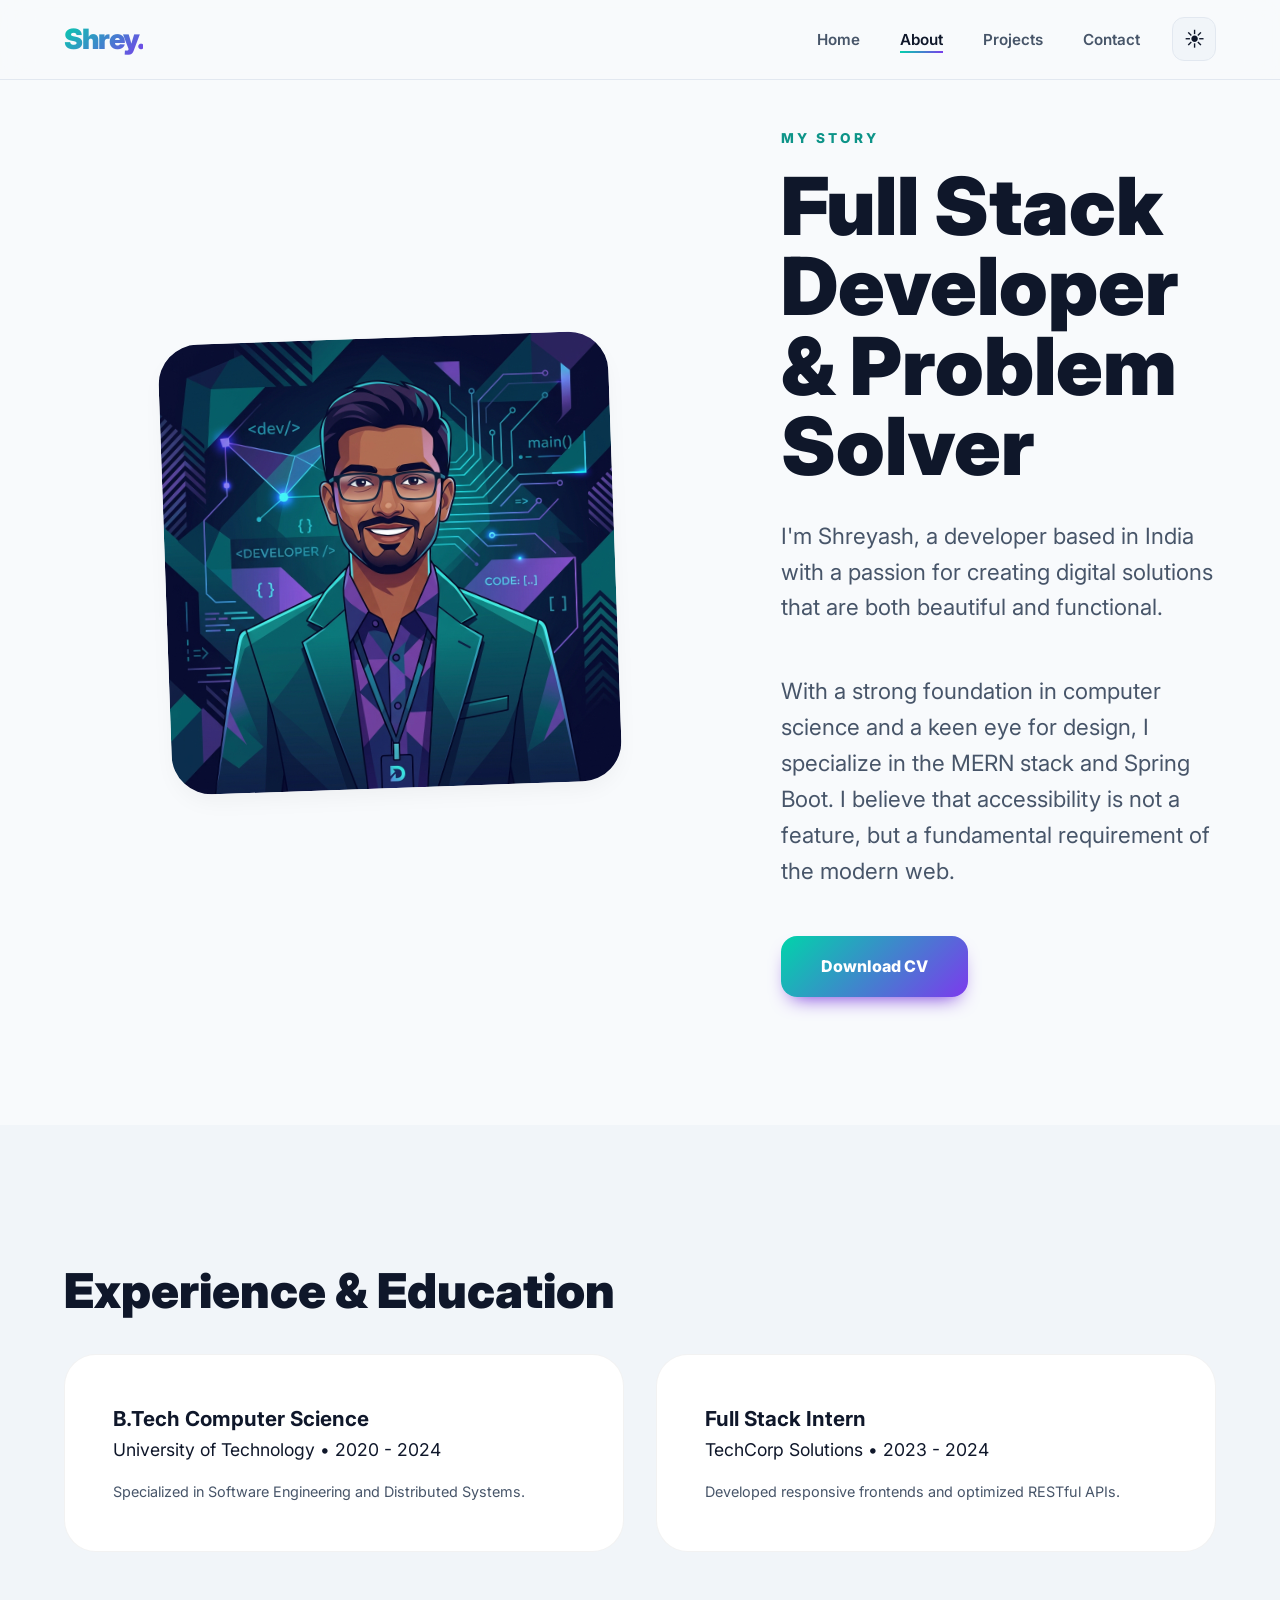
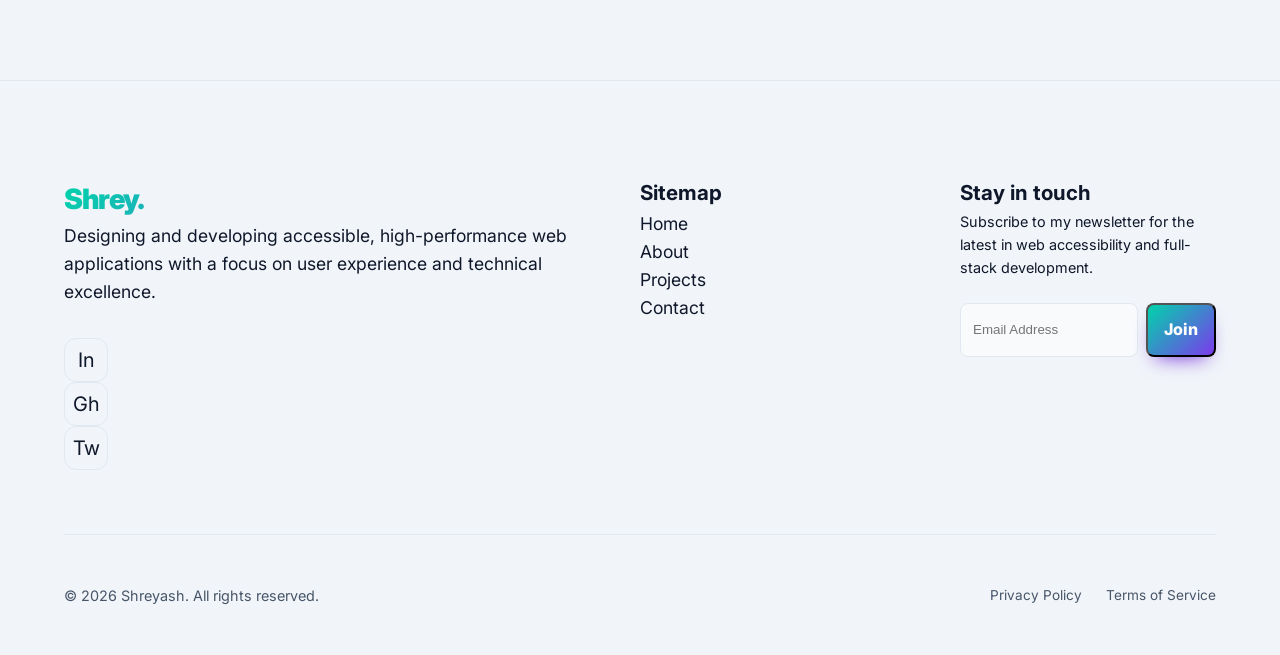
==== commit 66e497d7: "Synchronized professional footer across all site pages" ====
--- a/about.html
+++ b/about.html
@@ -78,10 +78,50 @@
     </section>
   </main>
 
+  <!-- SEMANTIC FOOTER -->
   <footer role="contentinfo">
     <div class="container">
+      <div class="footer-grid">
+        <div class="footer-brand">
+          <div class="nav-logo">Shrey<span>.</span></div>
+          <p style="margin-bottom: 2rem;">Designing and developing accessible, high-performance web applications with a focus on user experience and technical excellence.</p>
+          <div class="social-links" aria-label="Social media connections">
+            <a href="#" class="theme-btn" aria-label="LinkedIn Profile">In</a>
+            <a href="#" class="theme-btn" aria-label="GitHub Profile">Gh</a>
+            <a href="#" class="theme-btn" aria-label="Twitter Profile">Tw</a>
+          </div>
+        </div>
+        
+        <nav class="footer-col" aria-label="Quick Links">
+          <h3>Sitemap</h3>
+          <ul>
+            <li><a href="index.html">Home</a></li>
+            <li><a href="about.html">About</a></li>
+            <li><a href="projects.html">Projects</a></li>
+            <li><a href="contact.html">Contact</a></li>
+          </ul>
+        </nav>
+
+        <div class="footer-col">
+          <h3>Stay in touch</h3>
+          <p style="font-size: 0.9rem; margin-bottom: 1.5rem;">Subscribe to my newsletter for the latest in web accessibility and full-stack development.</p>
+          <form class="newsletter-form" aria-label="Newsletter subscription">
+            <div style="display: flex; gap: 0.5rem;">
+              <input type="email" placeholder="Email Address" aria-label="Email for newsletter" required style="padding: 0.75rem; border-radius: 8px; border: 1px solid var(--border-color); background: var(--bg-primary); color: var(--text-primary); width: 100%;">
+              <button type="submit" class="btn btn-primary" style="padding: 0.75rem 1rem; border-radius: 8px;">Join</button>
+            </div>
+          </form>
+        </div>
+      </div>
+
       <div class="footer-bottom">
         <p>&copy; <span id="year"></span> Shreyash. All rights reserved.</p>
+        <nav aria-label="Legal navigation">
+          <ul style="display: flex; gap: 1.5rem;">
+            <li><a href="#" style="font-size: 0.85rem;">Privacy Policy</a></li>
+            <li><a href="#" style="font-size: 0.85rem;">Terms of Service</a></li>
+          </ul>
+        </nav>
       </div>
     </div>
   </footer>
--- a/styles.css
+++ b/styles.css
@@ -5,7 +5,8 @@
 
 :root {
   /* Core Palette (Dark Mode Default) */
-  --bg-primary: #0a0f1e;
+  --bg-primary-rgb: 10, 15, 30;
+  --bg-primary: rgb(var(--bg-primary-rgb));
   --bg-secondary: #111827;
   --bg-card: rgba(26, 34, 53, 0.7);
   --text-primary: #f8fafc;
@@ -33,7 +34,8 @@
 
 /* Light Mode Overrides */
 [data-theme="light"] {
-  --bg-primary: #f8fafc;
+  --bg-primary-rgb: 248, 250, 252;
+  --bg-primary: rgb(var(--bg-primary-rgb));
   --bg-secondary: #f1f5f9;
   --bg-card: #ffffff;
   --text-primary: #0f172a;
@@ -94,7 +96,7 @@
   width: 100%;
   height: var(--nav-height);
   z-index: 1000;
-  background: rgba(var(--bg-primary), 0.8);
+  background: rgba(var(--bg-primary-rgb), 0.8);
   backdrop-filter: blur(16px);
   -webkit-backdrop-filter: blur(16px);
   border-bottom: 1px solid var(--border-color);
@@ -119,7 +121,7 @@
 
 .nav-actions { display: flex; align-items: center; gap: 2rem; }
 
-#primary-nav ul { display: flex; gap: 2.5rem; }
+#primary-nav { display: flex; gap: 2.5rem; }
 #primary-nav a {
   font-weight: 600;
   font-size: 0.95rem;
@@ -310,6 +312,17 @@
   box-shadow: 0 0 0 4px rgba(0, 212, 170, 0.1);
 }
 
+/* Newsletter Form */
+.newsletter-form input {
+  flex: 1;
+  min-width: 0;
+}
+
+/* Testimonials */
+blockquote.card {
+  border-left: 4px solid var(--accent-primary);
+}
+
 /* ─── FOOTER ─── */
 footer {
   padding: 6rem 0 3rem;
@@ -328,10 +341,17 @@
   padding-top: 3rem;
   border-top: 1px solid var(--border-color);
   display: flex;
-  justify-content: space-between;
-  align-items: center;
+  flex-direction: column;
+  align-items: center;
+  gap: 2rem;
   color: var(--text-secondary);
   font-size: 0.9rem;
+}
+@media (min-width: 768px) {
+  .footer-bottom {
+    flex-direction: row;
+    justify-content: space-between;
+  }
 }
 
 /* ─── RESPONSIVE ARCHITECTURE (Mobile-First) ─── */
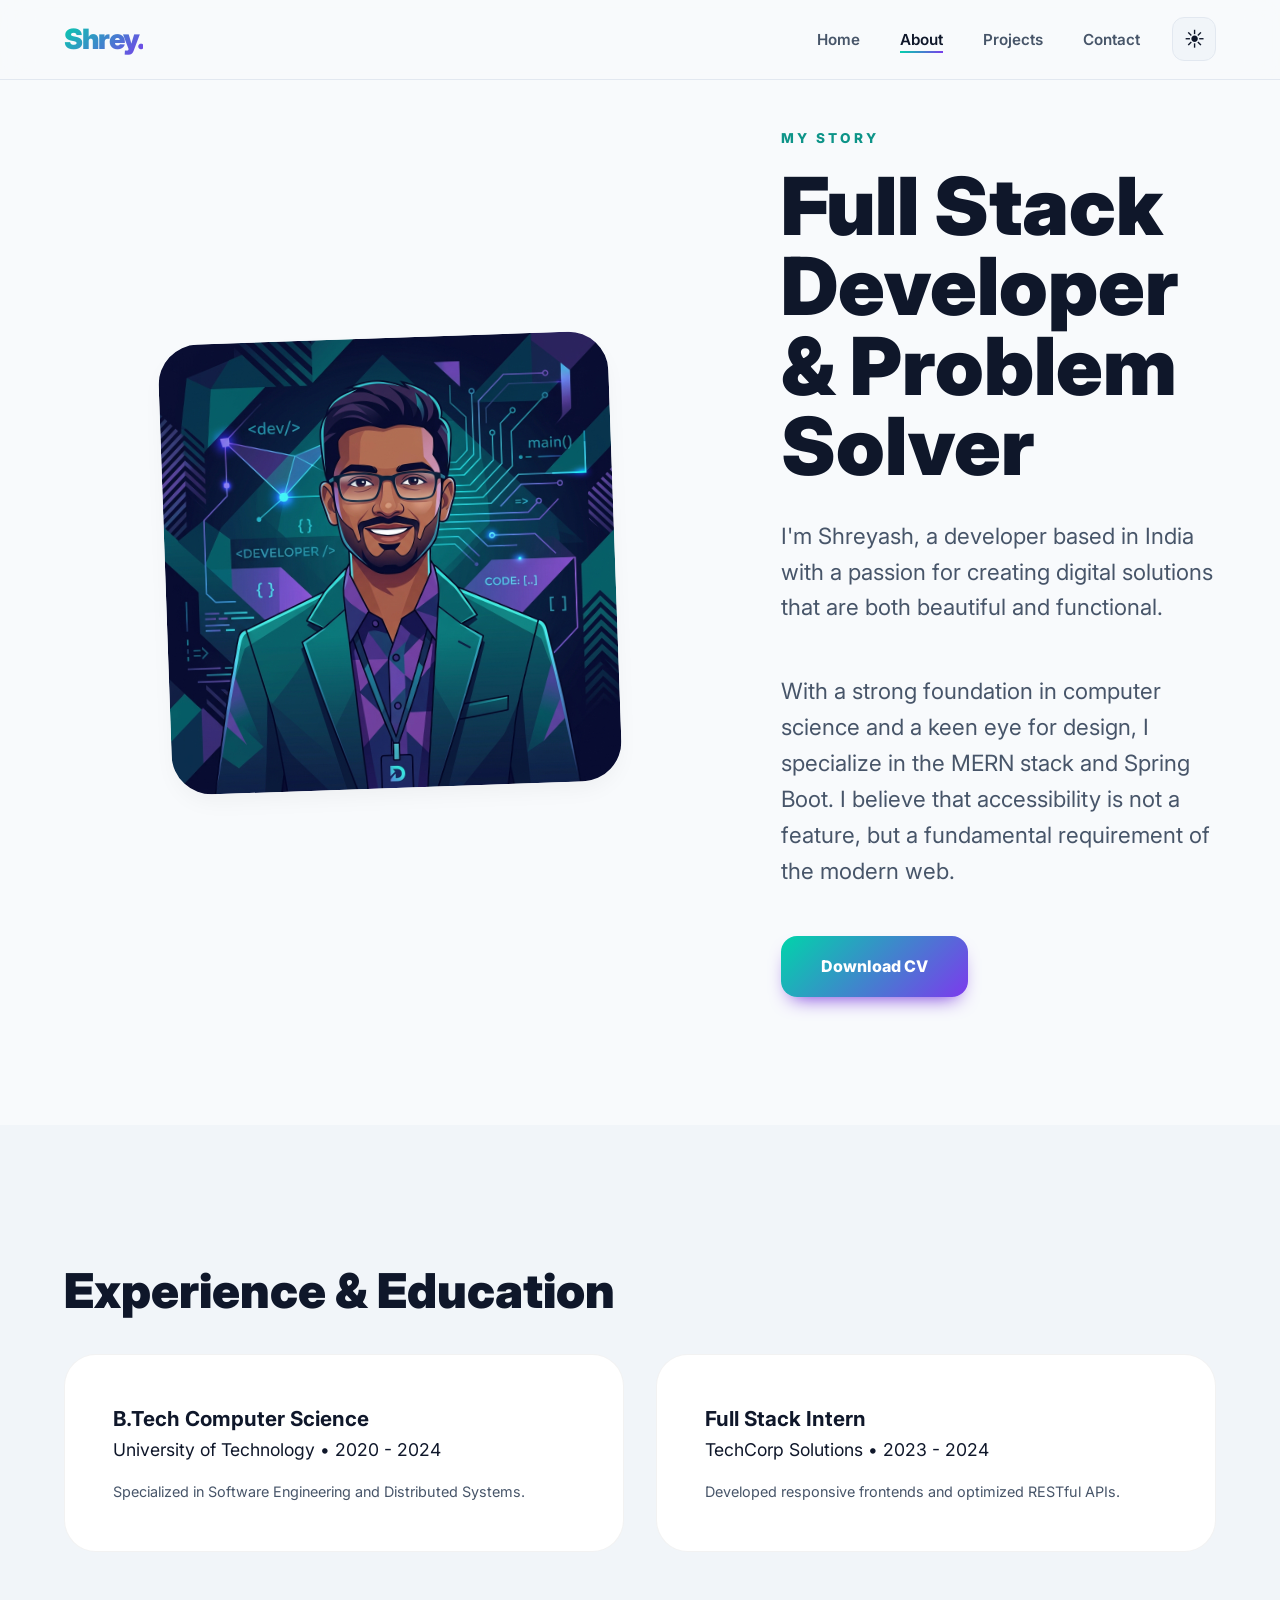
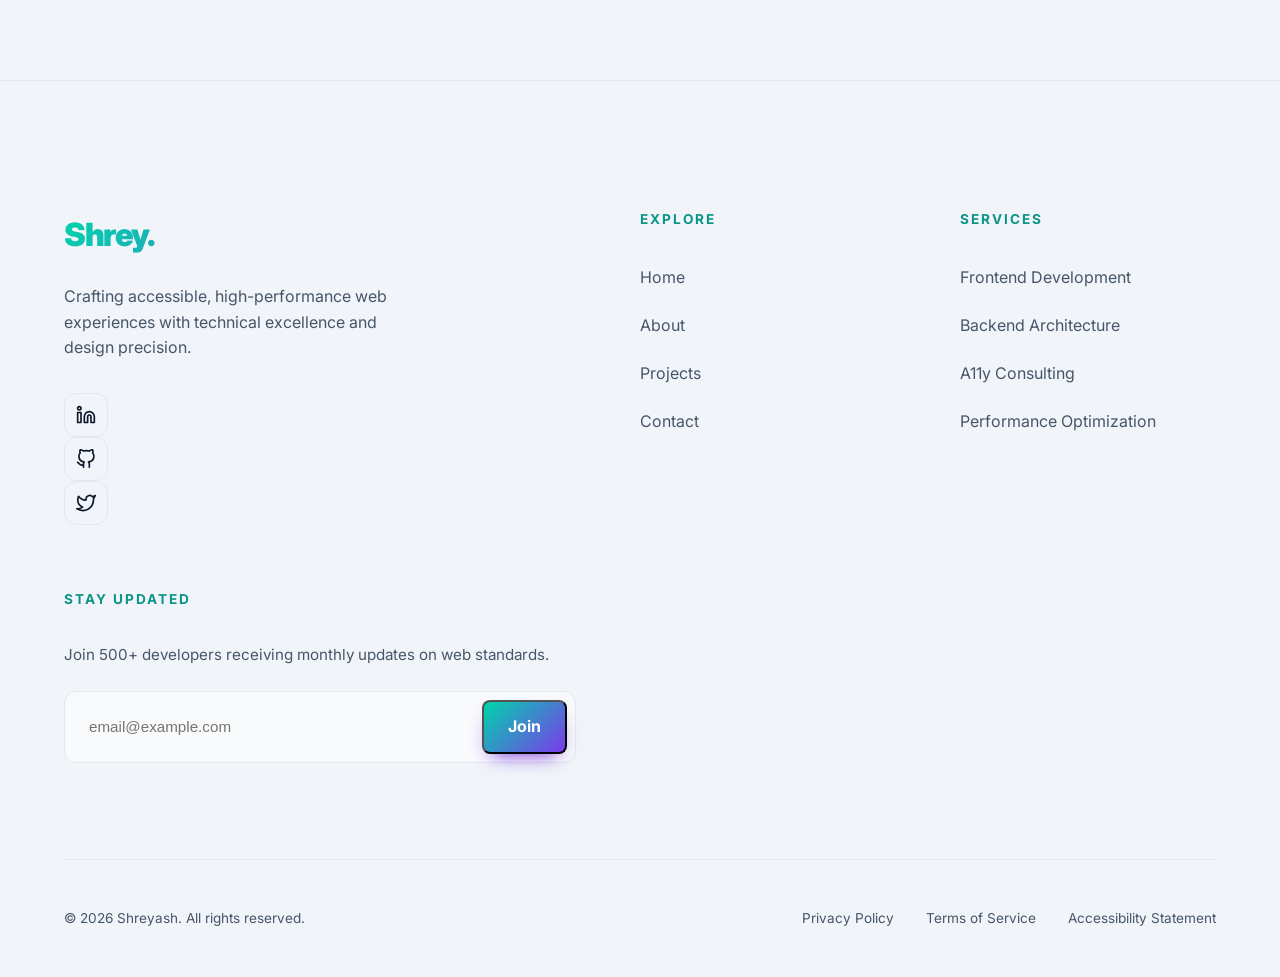
==== commit 720082d2: "Professional Footer Overhaul: 4-column layout, SVG icons, and modern newsletter design" ====
--- a/about.html
+++ b/about.html
@@ -78,22 +78,30 @@
     </section>
   </main>
 
-  <!-- SEMANTIC FOOTER -->
+  <!-- SEMANTIC FOOTER (Professional Overhaul) -->
   <footer role="contentinfo">
     <div class="container">
       <div class="footer-grid">
+        <!-- Col 1: Brand -->
         <div class="footer-brand">
           <div class="nav-logo">Shrey<span>.</span></div>
-          <p style="margin-bottom: 2rem;">Designing and developing accessible, high-performance web applications with a focus on user experience and technical excellence.</p>
+          <p>Crafting accessible, high-performance web experiences with technical excellence and design precision.</p>
           <div class="social-links" aria-label="Social media connections">
-            <a href="#" class="theme-btn" aria-label="LinkedIn Profile">In</a>
-            <a href="#" class="theme-btn" aria-label="GitHub Profile">Gh</a>
-            <a href="#" class="theme-btn" aria-label="Twitter Profile">Tw</a>
+            <a href="#" class="theme-btn" aria-label="LinkedIn Profile">
+              <svg aria-hidden="true" width="20" height="20" viewBox="0 0 24 24" fill="none" stroke="currentColor" stroke-width="2" stroke-linecap="round" stroke-linejoin="round"><path d="M16 8a6 6 0 0 1 6 6v7h-4v-7a2 2 0 0 0-2-2 2 2 0 0 0-2 2v7h-4v-7a6 6 0 0 1 6-6z"></path><rect x="2" y="9" width="4" height="12"></rect><circle cx="4" cy="4" r="2"></circle></svg>
+            </a>
+            <a href="#" class="theme-btn" aria-label="GitHub Profile">
+              <svg aria-hidden="true" width="20" height="20" viewBox="0 0 24 24" fill="none" stroke="currentColor" stroke-width="2" stroke-linecap="round" stroke-linejoin="round"><path d="M9 19c-5 1.5-5-2.5-7-3m14 6v-3.87a3.37 3.37 0 0 0-.94-2.61c3.14-.35 6.44-1.54 6.44-7A5.44 5.44 0 0 0 20 4.77 5.07 5.07 0 0 0 19.91 1S18.73.65 16 2.48a13.38 13.38 0 0 0-7 0C6.27.65 5.09 1 5.09 1A5.07 5.07 0 0 0 5 4.77a5.44 5.44 0 0 0-1.5 3.78c0 5.42 3.3 6.61 6.44 7A3.37 3.37 0 0 0 9 18.13V22"></path></svg>
+            </a>
+            <a href="#" class="theme-btn" aria-label="Twitter Profile">
+              <svg aria-hidden="true" width="20" height="20" viewBox="0 0 24 24" fill="none" stroke="currentColor" stroke-width="2" stroke-linecap="round" stroke-linejoin="round"><path d="M23 3a10.9 10.9 0 0 1-3.14 1.53 4.48 4.48 0 0 0-7.86 3v1A10.66 10.66 0 0 1 3 4s-4 9 5 13a11.64 11.64 0 0 1-7 2c9 5 20 0 20-11.5a4.5 4.5 0 0 0-.08-.83A7.72 7.72 0 0 0 23 3z"></path></svg>
+            </a>
           </div>
         </div>
         
-        <nav class="footer-col" aria-label="Quick Links">
-          <h3>Sitemap</h3>
+        <!-- Col 2: Explore -->
+        <nav class="footer-col" aria-label="Sitemap">
+          <h3>Explore</h3>
           <ul>
             <li><a href="index.html">Home</a></li>
             <li><a href="about.html">About</a></li>
@@ -102,13 +110,25 @@
           </ul>
         </nav>
 
+        <!-- Col 3: Services -->
+        <nav class="footer-col" aria-label="Services">
+          <h3>Services</h3>
+          <ul>
+            <li><a href="#">Frontend Development</a></li>
+            <li><a href="#">Backend Architecture</a></li>
+            <li><a href="#">A11y Consulting</a></li>
+            <li><a href="#">Performance Optimization</a></li>
+          </ul>
+        </nav>
+
+        <!-- Col 4: Updates -->
         <div class="footer-col">
-          <h3>Stay in touch</h3>
-          <p style="font-size: 0.9rem; margin-bottom: 1.5rem;">Subscribe to my newsletter for the latest in web accessibility and full-stack development.</p>
+          <h3>Stay Updated</h3>
+          <p style="font-size: 0.95rem; margin-bottom: 1.5rem; color: var(--text-secondary);">Join 500+ developers receiving monthly updates on web standards.</p>
           <form class="newsletter-form" aria-label="Newsletter subscription">
-            <div style="display: flex; gap: 0.5rem;">
-              <input type="email" placeholder="Email Address" aria-label="Email for newsletter" required style="padding: 0.75rem; border-radius: 8px; border: 1px solid var(--border-color); background: var(--bg-primary); color: var(--text-primary); width: 100%;">
-              <button type="submit" class="btn btn-primary" style="padding: 0.75rem 1rem; border-radius: 8px;">Join</button>
+            <div class="form-group-inline">
+              <input type="email" placeholder="email@example.com" aria-label="Email for newsletter" required>
+              <button type="submit" class="btn btn-primary btn-submit">Join</button>
             </div>
           </form>
         </div>
@@ -116,10 +136,11 @@
 
       <div class="footer-bottom">
         <p>&copy; <span id="year"></span> Shreyash. All rights reserved.</p>
-        <nav aria-label="Legal navigation">
-          <ul style="display: flex; gap: 1.5rem;">
-            <li><a href="#" style="font-size: 0.85rem;">Privacy Policy</a></li>
-            <li><a href="#" style="font-size: 0.85rem;">Terms of Service</a></li>
+        <nav aria-label="Legal links">
+          <ul style="display: flex; gap: 2rem;">
+            <li><a href="#">Privacy Policy</a></li>
+            <li><a href="#">Terms of Service</a></li>
+            <li><a href="#">Accessibility Statement</a></li>
           </ul>
         </nav>
       </div>
--- a/styles.css
+++ b/styles.css
@@ -323,18 +323,94 @@
   border-left: 4px solid var(--accent-primary);
 }
 
-/* ─── FOOTER ─── */
+/* ─── FOOTER (Premium Overhaul) ─── */
 footer {
-  padding: 6rem 0 3rem;
+  padding: 8rem 0 3rem;
   background: var(--bg-secondary);
   border-top: 1px solid var(--border-color);
+  position: relative;
 }
 
 .footer-grid {
   display: grid;
   grid-template-columns: 1fr;
   gap: 4rem;
-  margin-bottom: 4rem;
+  margin-bottom: 6rem;
+}
+
+.footer-brand .nav-logo {
+  font-size: 2rem;
+  margin-bottom: 1.5rem;
+}
+
+.footer-brand p {
+  color: var(--text-secondary);
+  max-width: 350px;
+  margin-bottom: 2rem;
+  font-size: 1rem;
+}
+
+.footer-col h3 {
+  font-size: 0.85rem;
+  text-transform: uppercase;
+  letter-spacing: 2px;
+  color: var(--accent-primary);
+  margin-bottom: 2rem;
+}
+
+.footer-col ul {
+  display: flex;
+  flex-direction: column;
+  gap: 1.25rem;
+}
+
+.footer-col a {
+  color: var(--text-secondary);
+  font-size: 1rem;
+  transition: 0.3s;
+}
+
+.footer-col a:hover {
+  color: var(--accent-primary);
+  transform: translateX(5px);
+  display: inline-block;
+}
+
+.newsletter-form {
+  margin-top: 1.5rem;
+}
+
+.newsletter-form .form-group-inline {
+  display: flex;
+  background: var(--bg-primary);
+  padding: 0.5rem;
+  border-radius: 12px;
+  border: 1px solid var(--border-color);
+  transition: 0.3s;
+}
+
+.newsletter-form .form-group-inline:focus-within {
+  border-color: var(--accent-primary);
+  box-shadow: 0 0 0 4px rgba(0, 212, 170, 0.1);
+}
+
+.newsletter-form input {
+  background: transparent;
+  border: none;
+  padding: 0.75rem 1rem;
+  color: var(--text-primary);
+  flex: 1;
+  font-size: 0.95rem;
+}
+
+.newsletter-form input:focus {
+  outline: none;
+}
+
+.newsletter-form .btn-submit {
+  padding: 0.75rem 1.5rem;
+  border-radius: 8px;
+  font-weight: 700;
 }
 
 .footer-bottom {
@@ -345,9 +421,13 @@
   align-items: center;
   gap: 2rem;
   color: var(--text-secondary);
-  font-size: 0.9rem;
-}
+  font-size: 0.85rem;
+}
+
 @media (min-width: 768px) {
+  .footer-grid {
+    grid-template-columns: 1.5fr 1fr 1fr 1.5fr;
+  }
   .footer-bottom {
     flex-direction: row;
     justify-content: space-between;
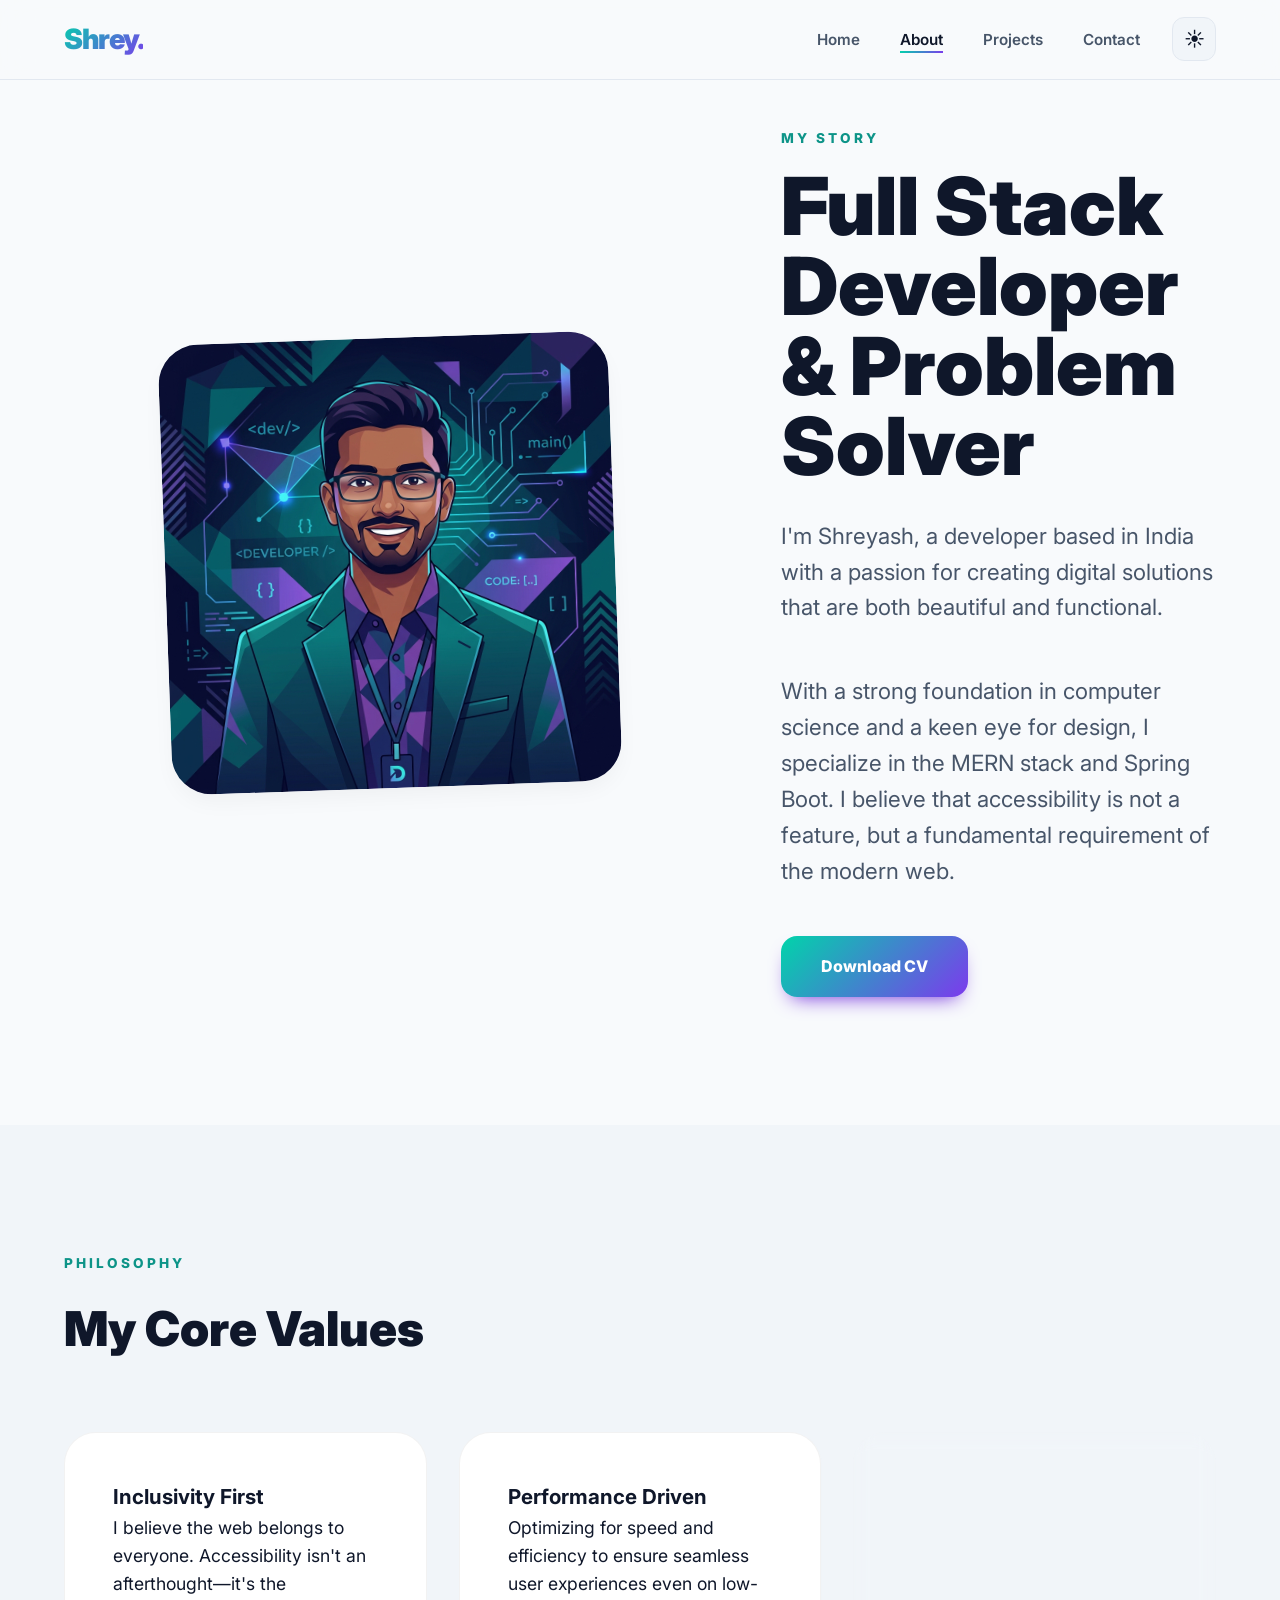
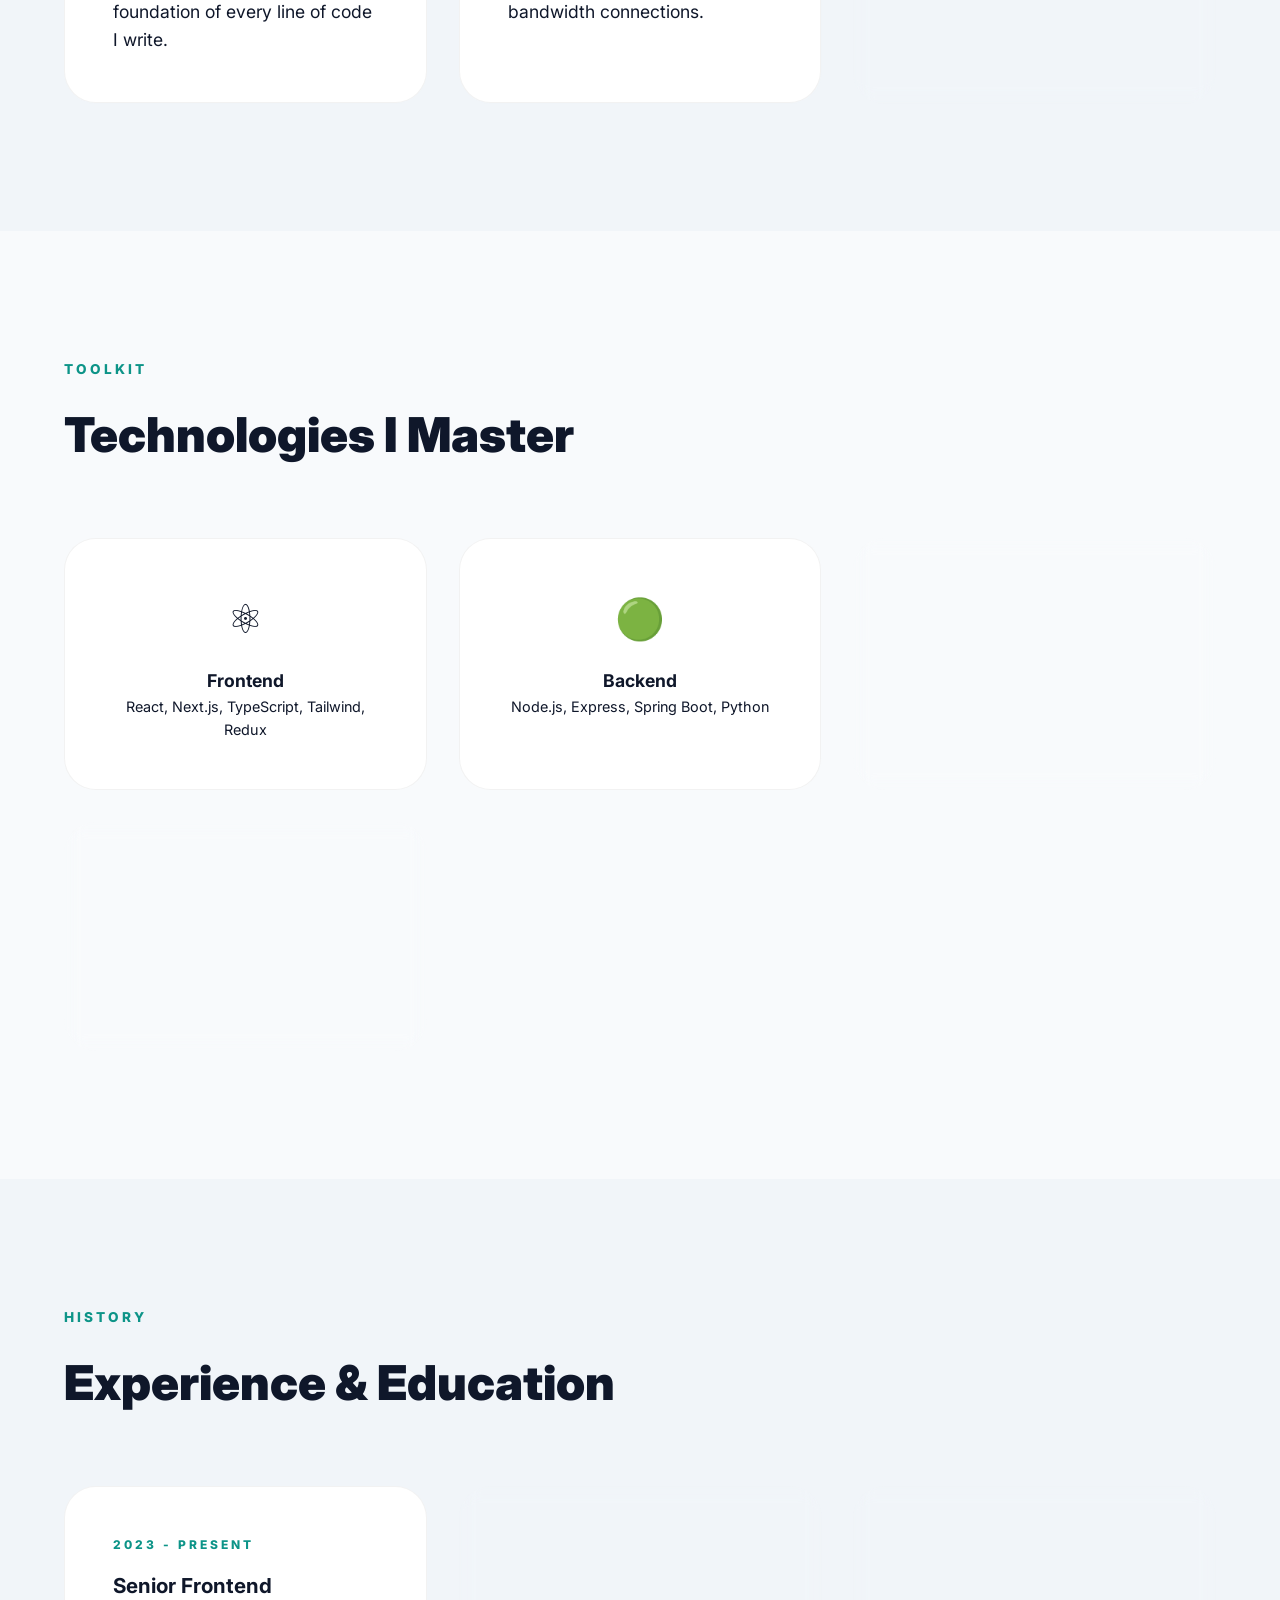
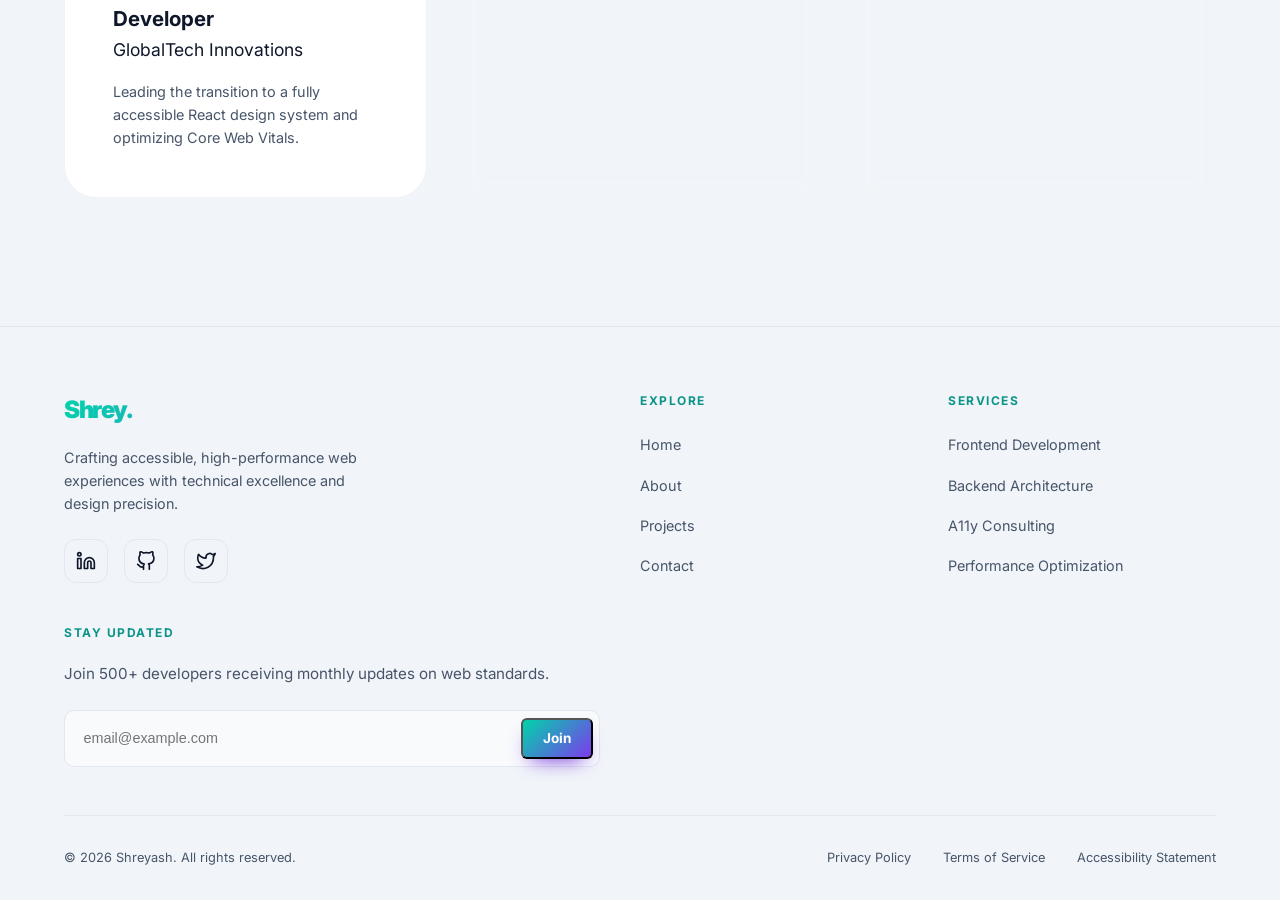
==== commit a4aa8bde: "Expanded content across all pages: added tech stack, core values, FAQ, methodology, and more project" ====
--- a/about.html
+++ b/about.html
@@ -59,19 +59,84 @@
       </div>
     </section>
 
+    <section class="section" style="background: var(--bg-secondary);" aria-labelledby="values-title">
+      <div class="container">
+        <div class="section-header">
+          <span class="label" aria-hidden="true">Philosophy</span>
+          <h2 id="values-title" class="title">My Core Values</h2>
+        </div>
+        <div class="skills-grid">
+          <article class="card">
+            <h3>Inclusivity First</h3>
+            <p>I believe the web belongs to everyone. Accessibility isn't an afterthought—it's the foundation of every line of code I write.</p>
+          </article>
+          <article class="card">
+            <h3>Performance Driven</h3>
+            <p>Optimizing for speed and efficiency to ensure seamless user experiences even on low-bandwidth connections.</p>
+          </article>
+          <article class="card">
+            <h3>Precision & Quality</h3>
+            <p>Attention to detail in UI/UX and backend architecture ensures scalable, maintainable, and bug-free products.</p>
+          </article>
+        </div>
+      </div>
+    </section>
+
+    <section class="section" aria-labelledby="tech-title">
+      <div class="container">
+        <div class="section-header">
+          <span class="label" aria-hidden="true">Toolkit</span>
+          <h2 id="tech-title" class="title">Technologies I Master</h2>
+        </div>
+        <div class="skills-grid">
+          <div class="card" style="text-align: center;">
+            <div style="font-size: 2.5rem; margin-bottom: 1rem;">⚛️</div>
+            <h4>Frontend</h4>
+            <p style="font-size: 0.9rem;">React, Next.js, TypeScript, Tailwind, Redux</p>
+          </div>
+          <div class="card" style="text-align: center;">
+            <div style="font-size: 2.5rem; margin-bottom: 1rem;">🟢</div>
+            <h4>Backend</h4>
+            <p style="font-size: 0.9rem;">Node.js, Express, Spring Boot, Python</p>
+          </div>
+          <div class="card" style="text-align: center;">
+            <div style="font-size: 2.5rem; margin-bottom: 1rem;">🗄️</div>
+            <h4>Database</h4>
+            <p style="font-size: 0.9rem;">MongoDB, PostgreSQL, Redis, MySQL</p>
+          </div>
+          <div class="card" style="text-align: center;">
+            <div style="font-size: 2.5rem; margin-bottom: 1rem;">🛠️</div>
+            <h4>DevOps</h4>
+            <p style="font-size: 0.9rem;">Docker, AWS, CI/CD, Git, Vercel</p>
+          </div>
+        </div>
+      </div>
+    </section>
+
     <section class="section" style="background: var(--bg-secondary);" aria-labelledby="experience-title">
       <div class="container">
-        <h2 id="experience-title" class="title">Experience & Education</h2>
+        <div class="section-header">
+          <span class="label" aria-hidden="true">History</span>
+          <h2 id="experience-title" class="title">Experience & Education</h2>
+        </div>
         <div class="skills-grid">
           <article class="card">
+            <span class="label" style="font-size: 0.75rem;">2023 - Present</span>
+            <h3>Senior Frontend Developer</h3>
+            <p>GlobalTech Innovations</p>
+            <p style="font-size: 0.9rem; margin-top: 1rem; color: var(--text-secondary);">Leading the transition to a fully accessible React design system and optimizing Core Web Vitals.</p>
+          </article>
+          <article class="card">
+            <span class="label" style="font-size: 0.75rem;">2021 - 2023</span>
+            <h3>Full Stack Developer</h3>
+            <p>StartUp Hub</p>
+            <p style="font-size: 0.9rem; margin-top: 1rem; color: var(--text-secondary);">Developed and maintained multiple MERN stack applications for e-commerce clients.</p>
+          </article>
+          <article class="card">
+            <span class="label" style="font-size: 0.75rem;">2020 - 2024</span>
             <h3>B.Tech Computer Science</h3>
-            <p>University of Technology • 2020 - 2024</p>
-            <p style="font-size: 0.9rem; margin-top: 1rem; color: var(--text-secondary);">Specialized in Software Engineering and Distributed Systems.</p>
-          </article>
-          <article class="card">
-            <h3>Full Stack Intern</h3>
-            <p>TechCorp Solutions • 2023 - 2024</p>
-            <p style="font-size: 0.9rem; margin-top: 1rem; color: var(--text-secondary);">Developed responsive frontends and optimized RESTful APIs.</p>
+            <p>University of Technology</p>
+            <p style="font-size: 0.9rem; margin-top: 1rem; color: var(--text-secondary);">Focused on algorithmic efficiency, cloud computing, and software engineering principles.</p>
           </article>
         </div>
       </div>
--- a/styles.css
+++ b/styles.css
@@ -323,9 +323,9 @@
   border-left: 4px solid var(--accent-primary);
 }
 
-/* ─── FOOTER (Premium Overhaul) ─── */
+/* ─── FOOTER (Compact Professional) ─── */
 footer {
-  padding: 8rem 0 3rem;
+  padding: 4rem 0 2rem;
   background: var(--bg-secondary);
   border-top: 1px solid var(--border-color);
   position: relative;
@@ -334,73 +334,79 @@
 .footer-grid {
   display: grid;
   grid-template-columns: 1fr;
-  gap: 4rem;
-  margin-bottom: 6rem;
+  gap: 2.5rem;
+  margin-bottom: 3rem;
 }
 
 .footer-brand .nav-logo {
-  font-size: 2rem;
+  font-size: 1.5rem;
+  margin-bottom: 1rem;
+}
+
+.footer-brand p {
+  color: var(--text-secondary);
+  max-width: 300px;
   margin-bottom: 1.5rem;
-}
-
-.footer-brand p {
-  color: var(--text-secondary);
-  max-width: 350px;
-  margin-bottom: 2rem;
-  font-size: 1rem;
+  font-size: 0.9rem;
+}
+
+.social-links {
+  display: flex;
+  gap: 1rem;
+  align-items: center;
 }
 
 .footer-col h3 {
-  font-size: 0.85rem;
+  font-size: 0.75rem;
   text-transform: uppercase;
-  letter-spacing: 2px;
+  letter-spacing: 1.5px;
   color: var(--accent-primary);
-  margin-bottom: 2rem;
+  margin-bottom: 1.25rem;
 }
 
 .footer-col ul {
   display: flex;
   flex-direction: column;
-  gap: 1.25rem;
+  gap: 0.75rem;
 }
 
 .footer-col a {
   color: var(--text-secondary);
-  font-size: 1rem;
+  font-size: 0.9rem;
   transition: 0.3s;
 }
 
 .footer-col a:hover {
   color: var(--accent-primary);
-  transform: translateX(5px);
+  transform: translateX(3px);
   display: inline-block;
 }
 
 .newsletter-form {
-  margin-top: 1.5rem;
+  margin-top: 1rem;
 }
 
 .newsletter-form .form-group-inline {
   display: flex;
   background: var(--bg-primary);
-  padding: 0.5rem;
-  border-radius: 12px;
+  padding: 0.4rem;
+  border-radius: 10px;
   border: 1px solid var(--border-color);
   transition: 0.3s;
 }
 
 .newsletter-form .form-group-inline:focus-within {
   border-color: var(--accent-primary);
-  box-shadow: 0 0 0 4px rgba(0, 212, 170, 0.1);
+  box-shadow: 0 0 0 3px rgba(0, 212, 170, 0.1);
 }
 
 .newsletter-form input {
   background: transparent;
   border: none;
-  padding: 0.75rem 1rem;
+  padding: 0.5rem 0.75rem;
   color: var(--text-primary);
   flex: 1;
-  font-size: 0.95rem;
+  font-size: 0.9rem;
 }
 
 .newsletter-form input:focus {
@@ -408,25 +414,26 @@
 }
 
 .newsletter-form .btn-submit {
-  padding: 0.75rem 1.5rem;
-  border-radius: 8px;
+  padding: 0.5rem 1.25rem;
+  border-radius: 6px;
   font-weight: 700;
+  font-size: 0.85rem;
 }
 
 .footer-bottom {
-  padding-top: 3rem;
+  padding-top: 2rem;
   border-top: 1px solid var(--border-color);
   display: flex;
   flex-direction: column;
   align-items: center;
-  gap: 2rem;
-  color: var(--text-secondary);
-  font-size: 0.85rem;
+  gap: 1.5rem;
+  color: var(--text-secondary);
+  font-size: 0.8rem;
 }
 
 @media (min-width: 768px) {
   .footer-grid {
-    grid-template-columns: 1.5fr 1fr 1fr 1.5fr;
+    grid-template-columns: 1.5fr 0.8fr 0.8fr 1.5fr;
   }
   .footer-bottom {
     flex-direction: row;
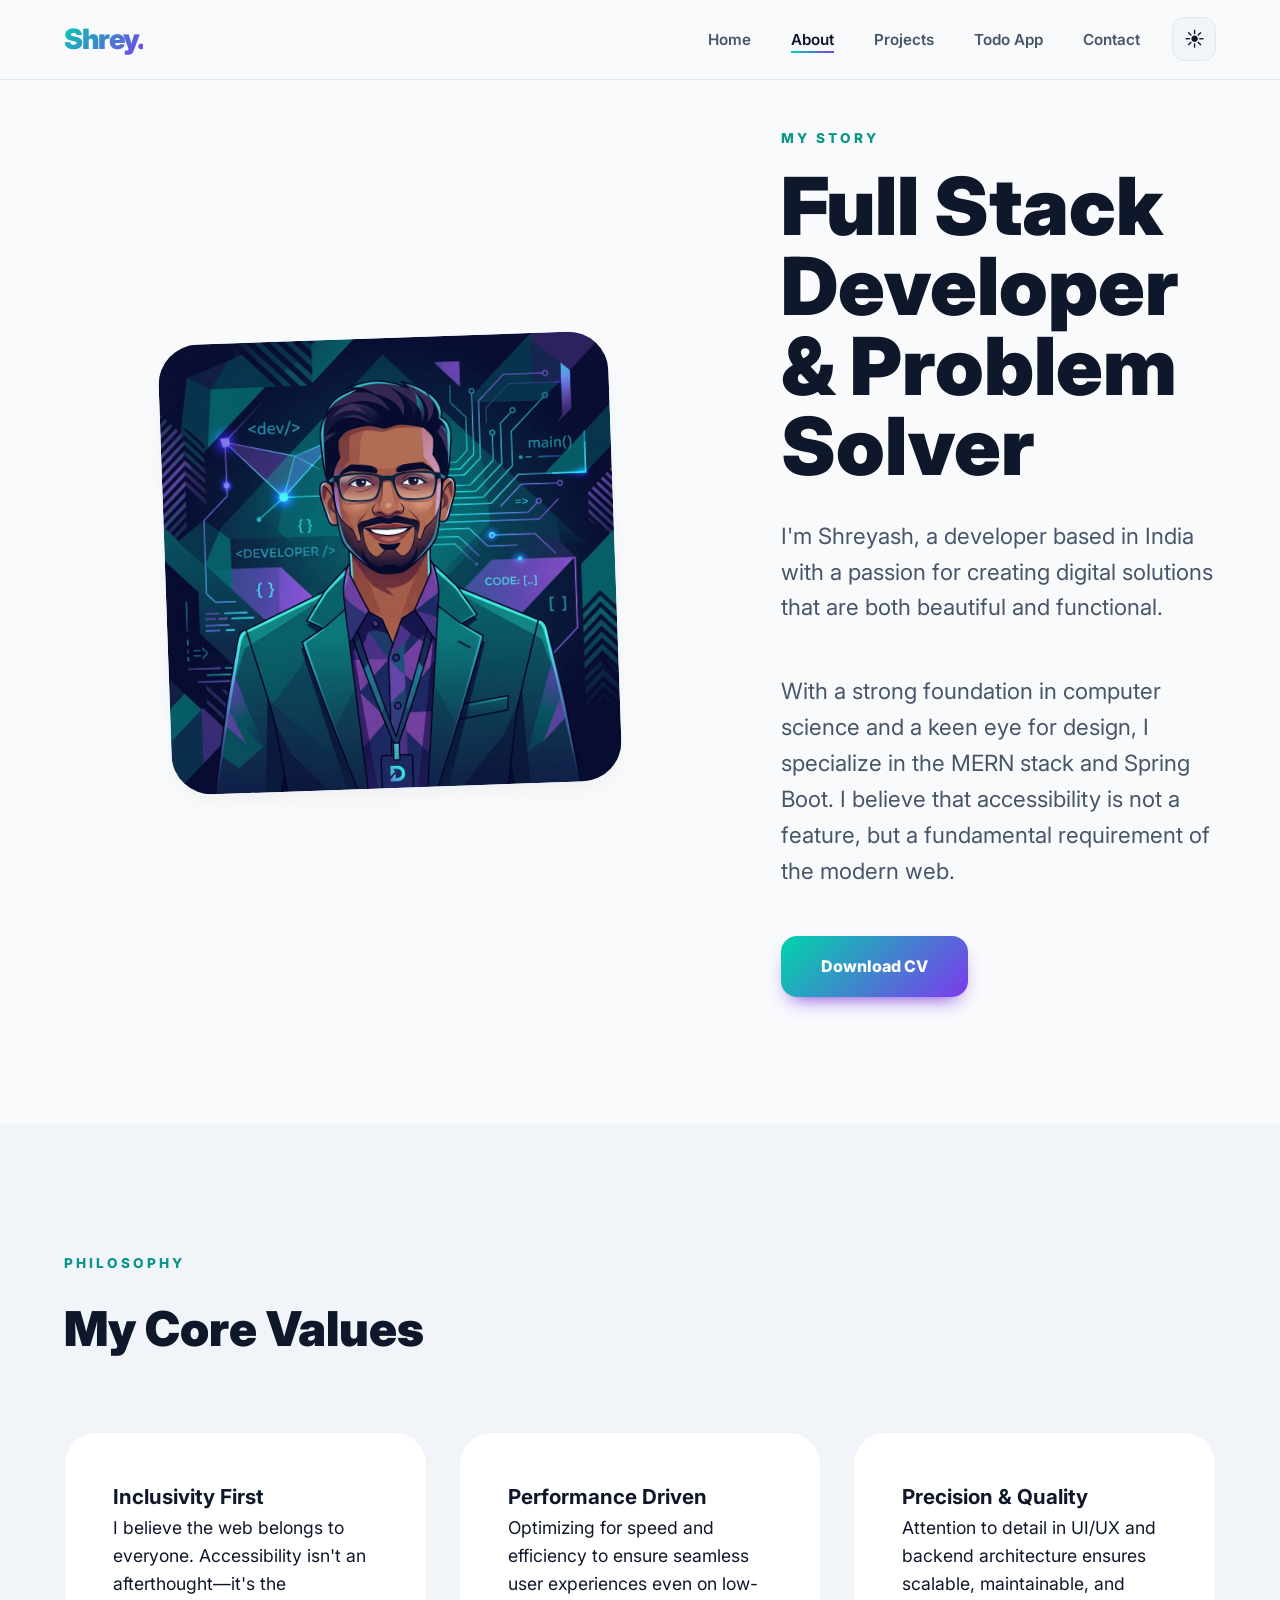
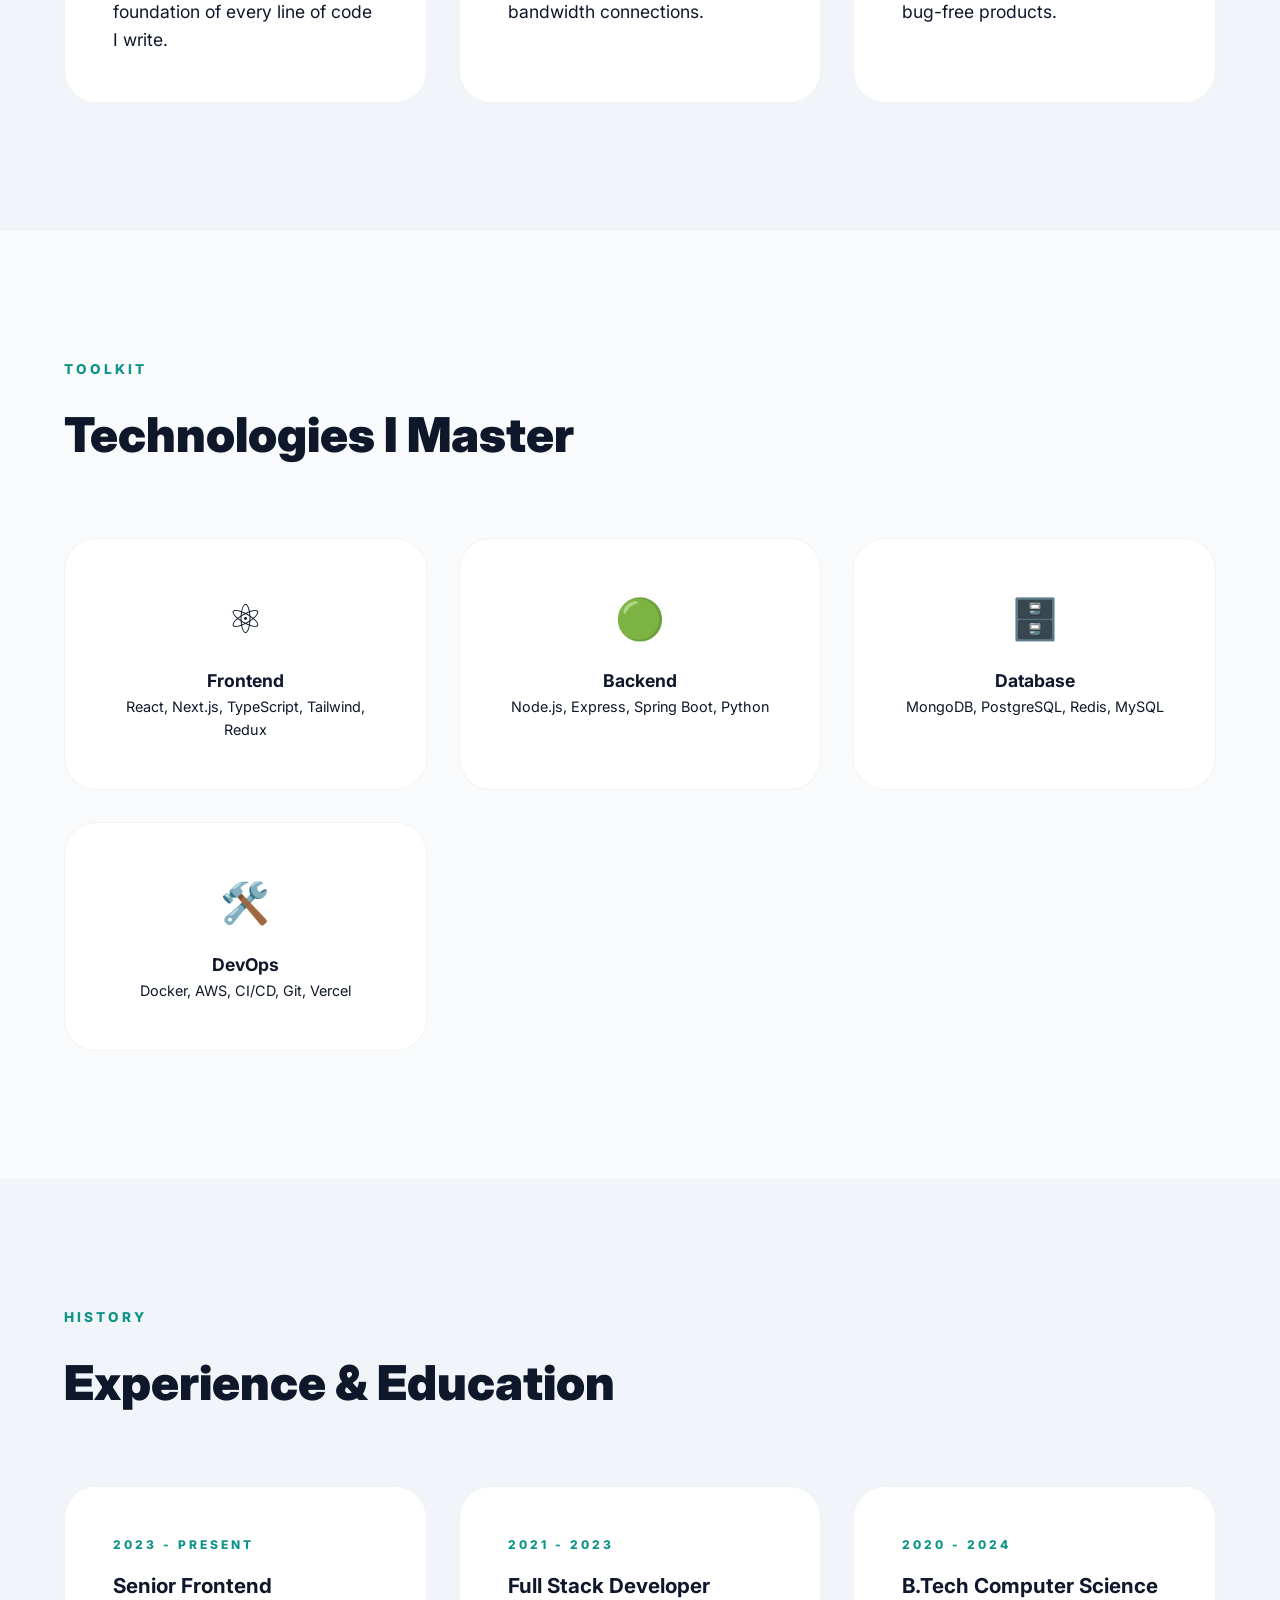
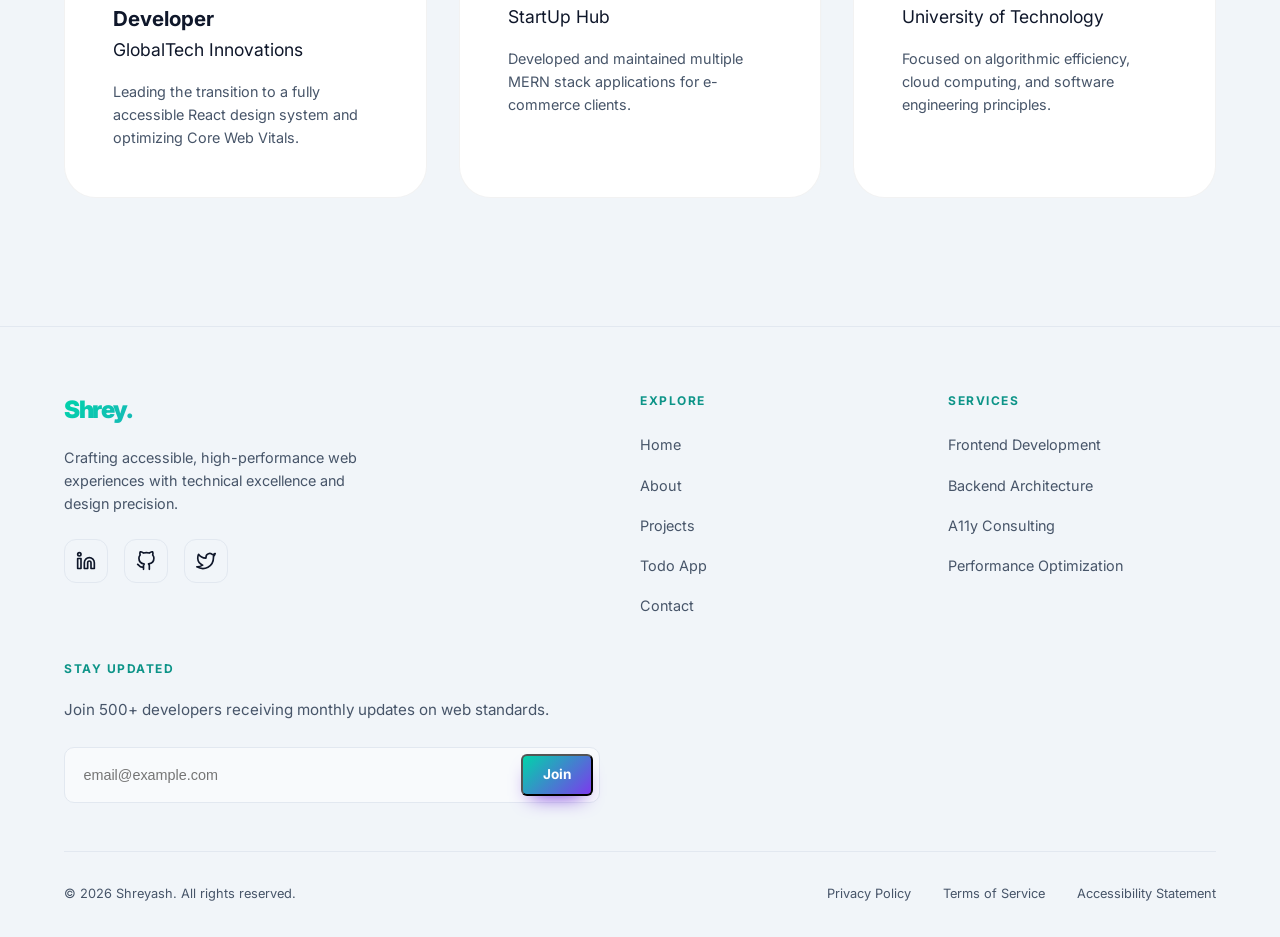
==== commit f2582093: "Developed Interactive Todo App: implemented CRUD, localStorage, filtering, and delegated events. Int" ====
--- a/about.html
+++ b/about.html
@@ -24,6 +24,7 @@
             <li><a href="index.html">Home</a></li>
             <li><a href="about.html" aria-current="page">About</a></li>
             <li><a href="projects.html">Projects</a></li>
+            <li><a href="todo.html">Todo App</a></li>
             <li><a href="contact.html">Contact</a></li>
           </ul>
         </nav>
@@ -171,6 +172,7 @@
             <li><a href="index.html">Home</a></li>
             <li><a href="about.html">About</a></li>
             <li><a href="projects.html">Projects</a></li>
+            <li><a href="todo.html">Todo App</a></li>
             <li><a href="contact.html">Contact</a></li>
           </ul>
         </nav>
